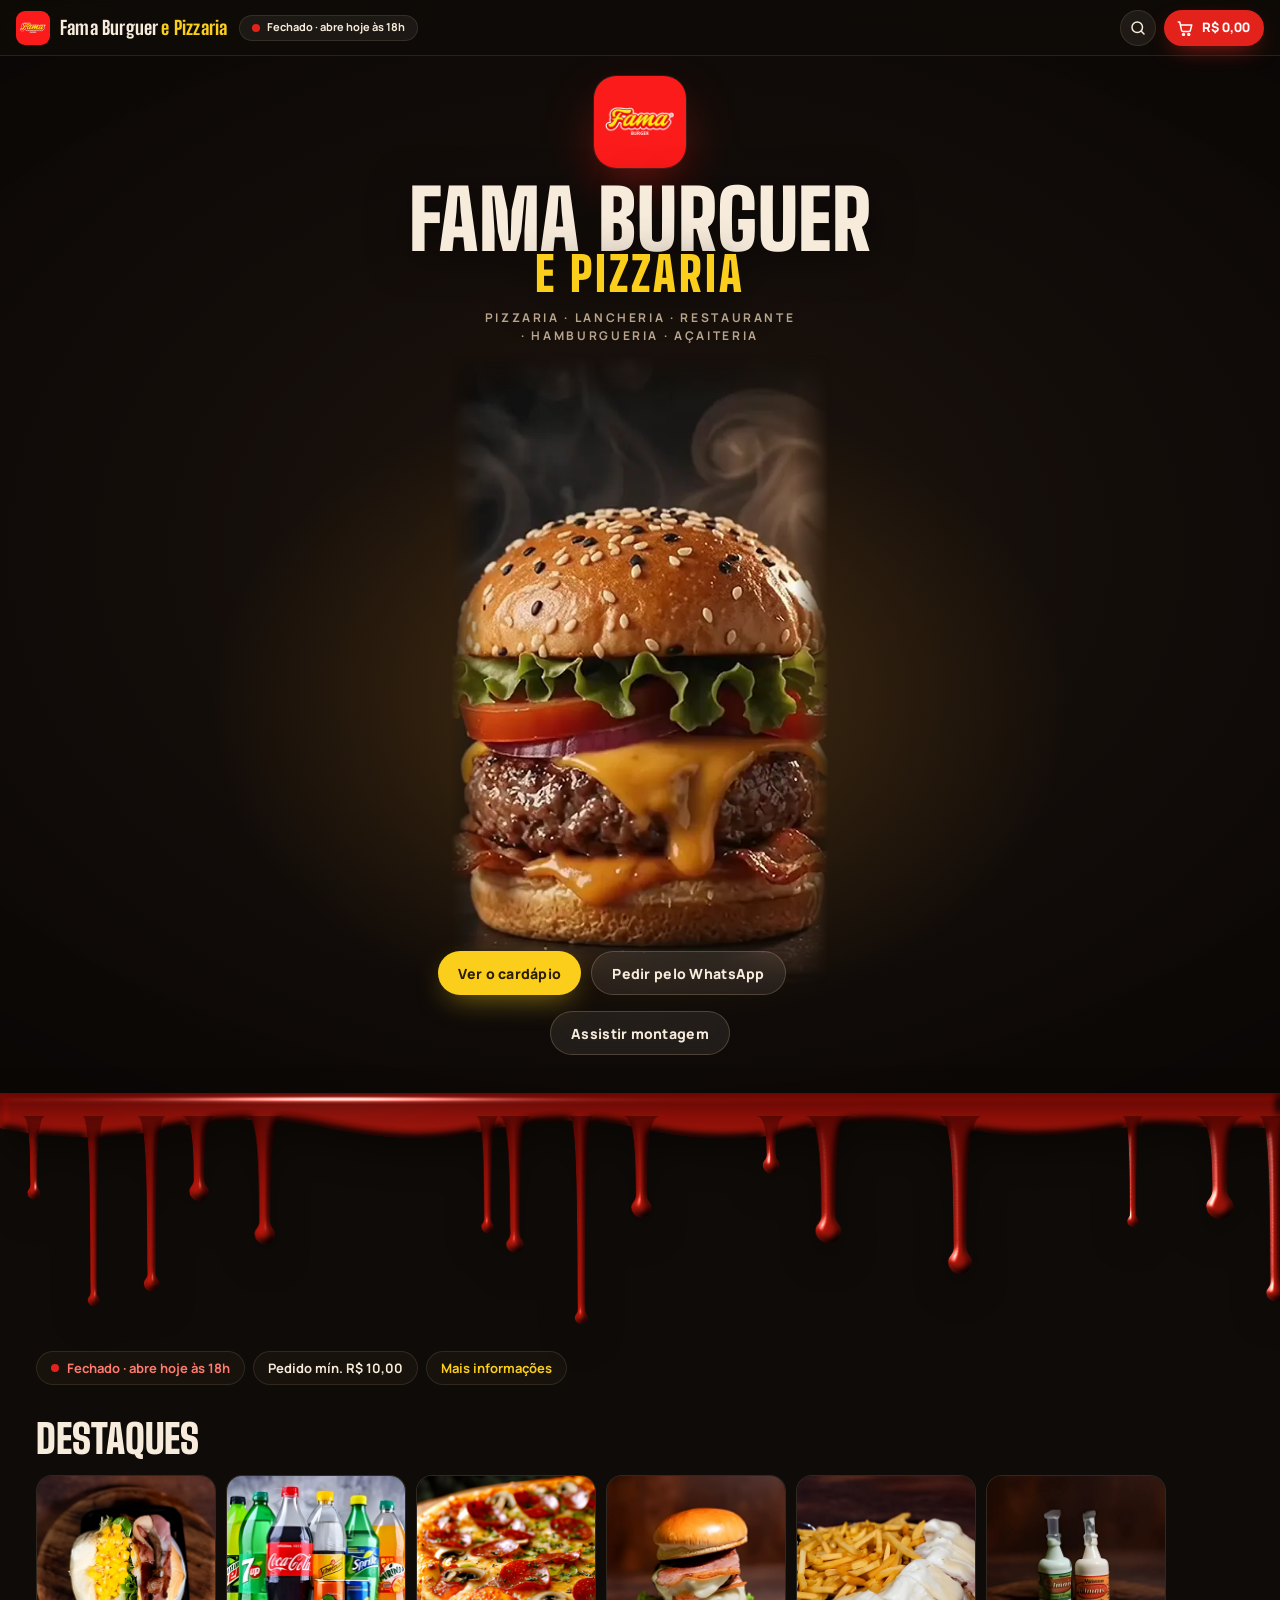
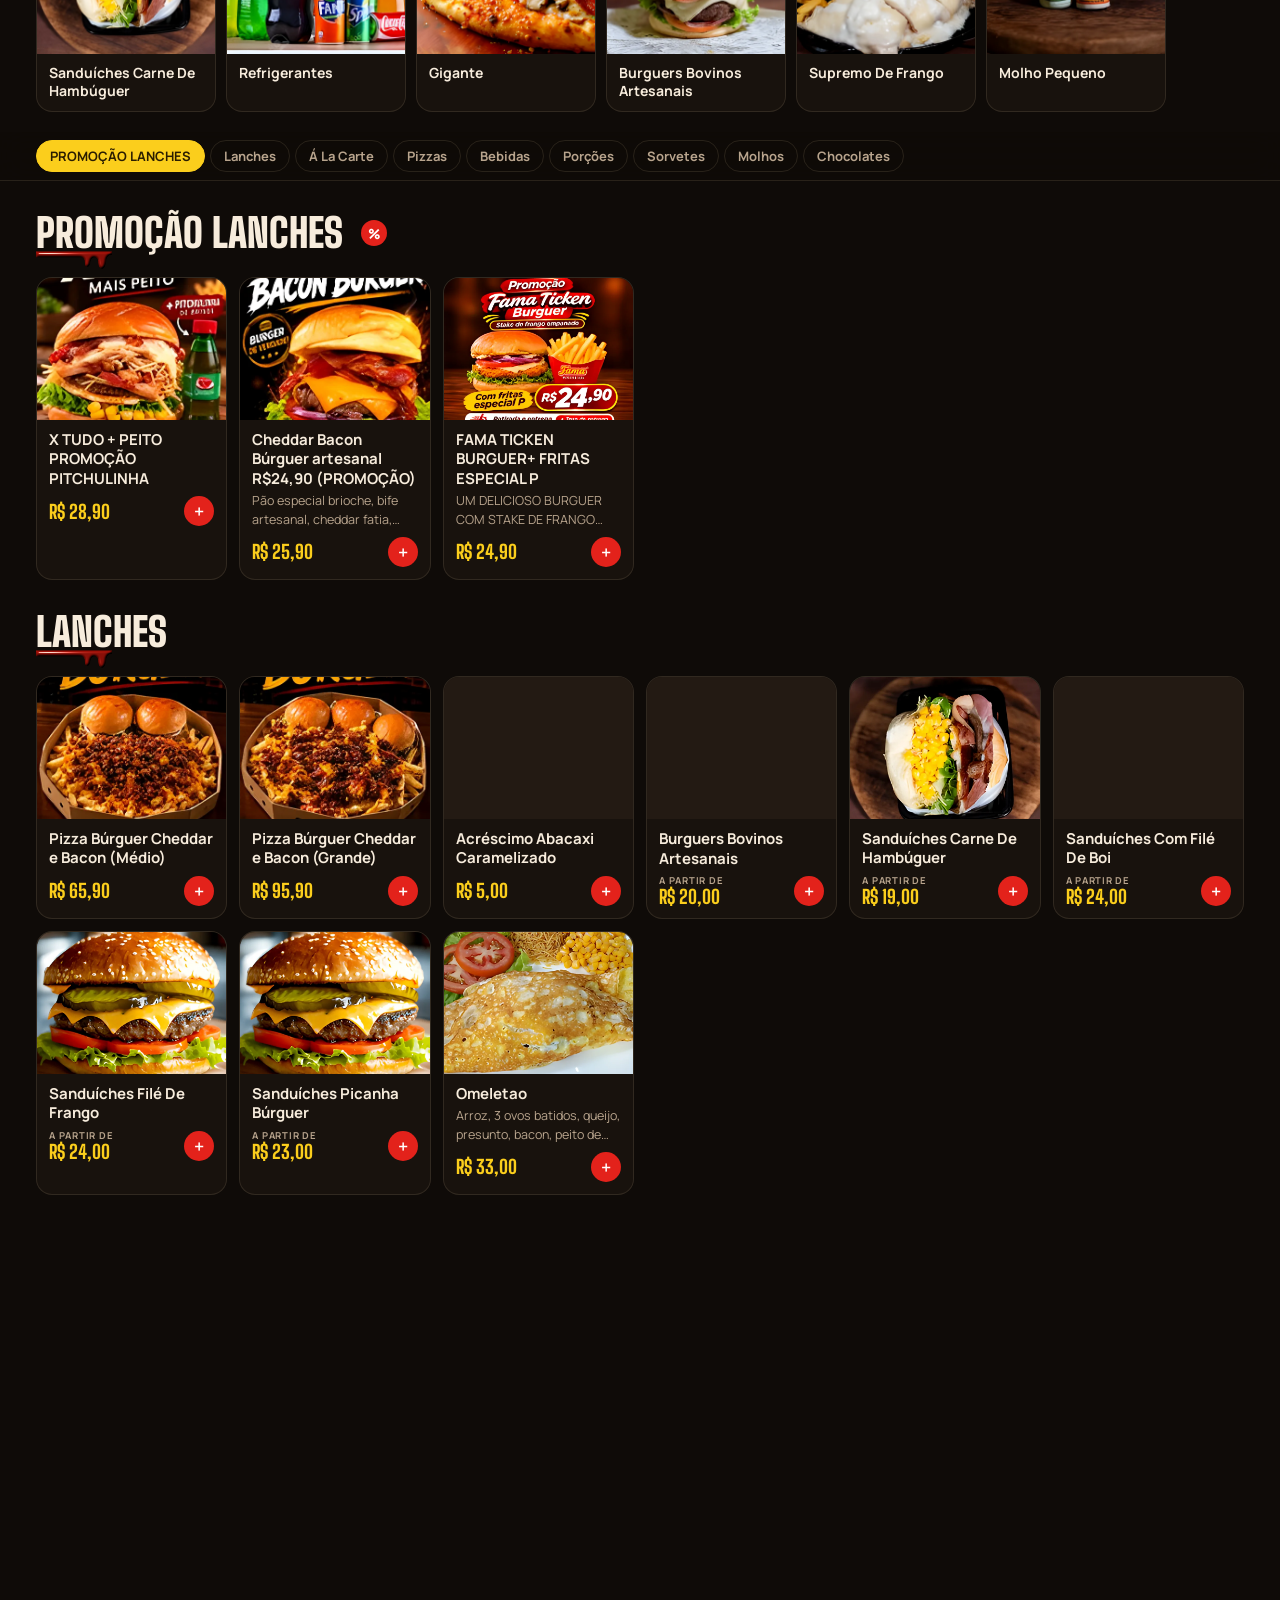
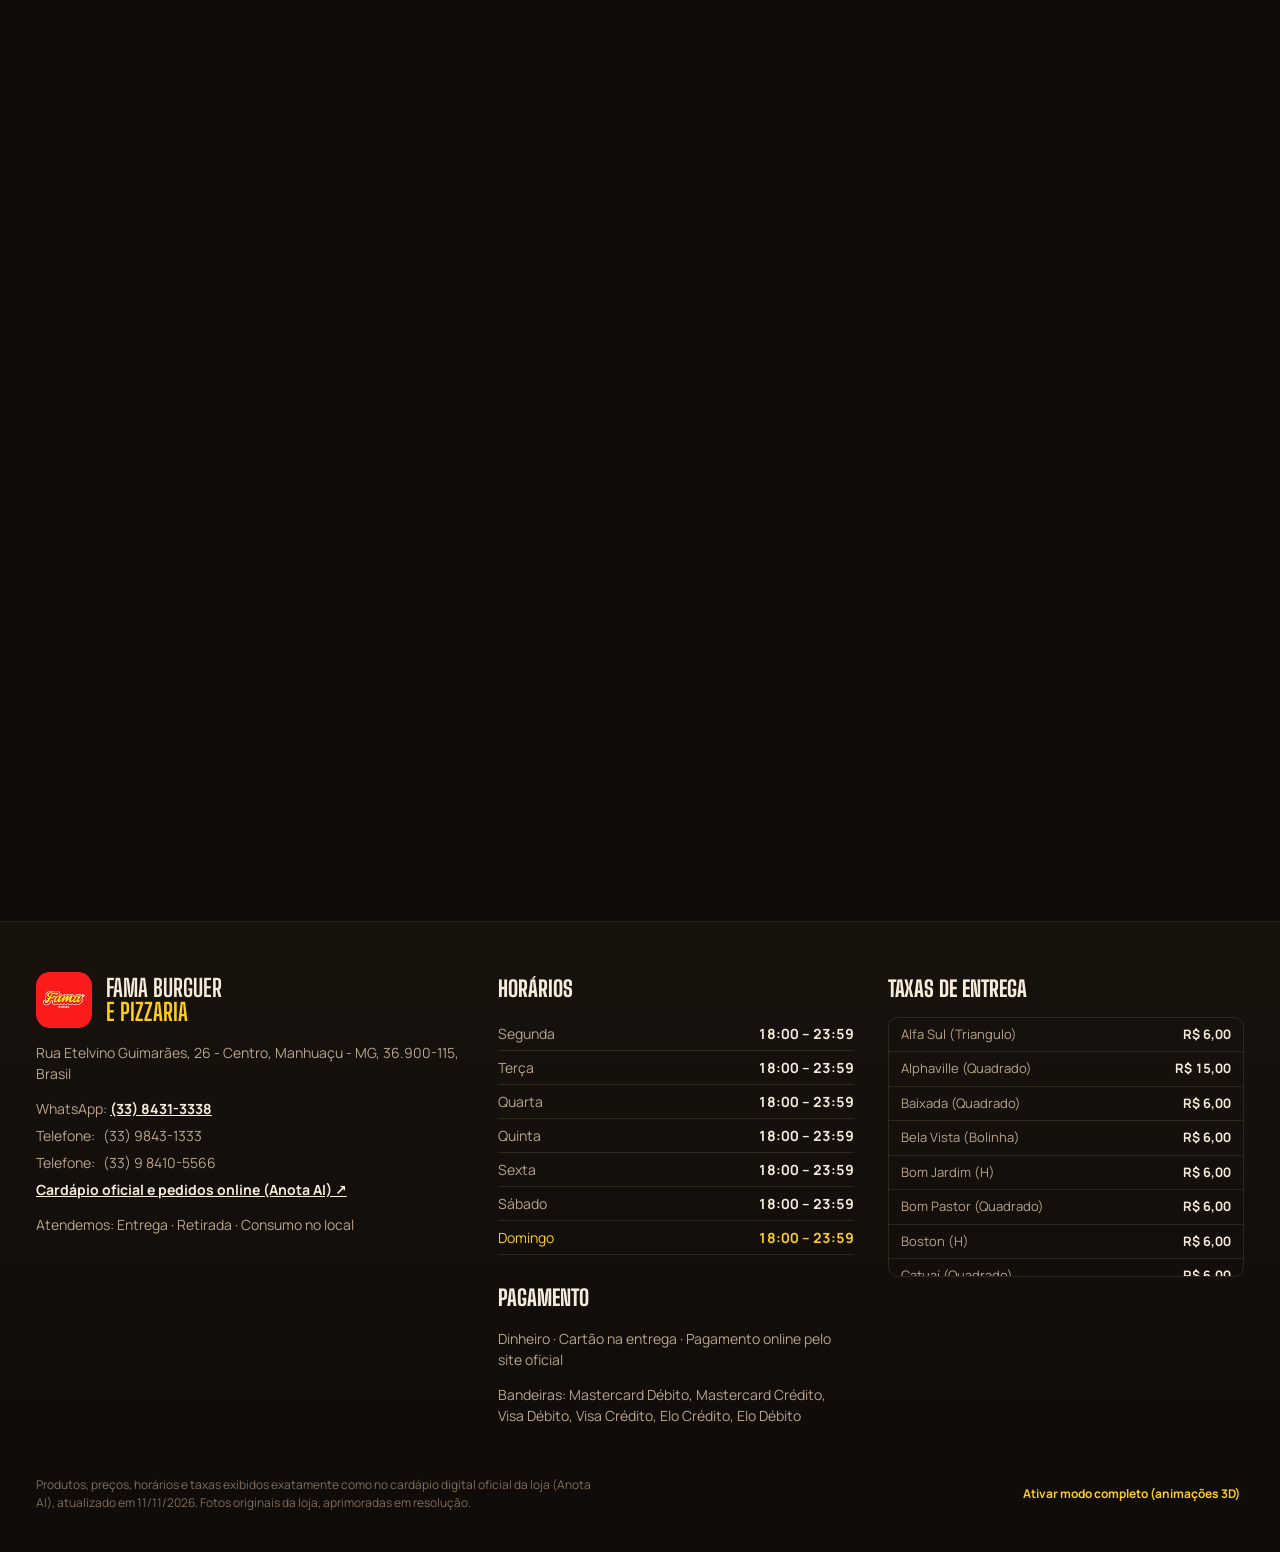
==== index.html @ 02336936 "Catálogo digital Fama Burguer e Pizzaria Site estático: abertura com o hambúrguer montado pela rolag" ====
<!doctype html>
<html lang="pt-BR">
<head>
<meta charset="utf-8">
<meta name="viewport" content="width=device-width, initial-scale=1, viewport-fit=cover">
<title>Fama Burguer e Pizzaria</title>
<meta name="claude:viewport-fit-sides" content="cover">
<meta name="description" content="Cardápio digital da Fama Burguer e Pizzaria — Manhuaçu, MG. Lanches, pizzas, à la carte, bebidas, porções, açaí e mais.">
<meta name="theme-color" content="#0f0b08">
<!-- Remova a linha abaixo quando o dono aprovar e quiser aparecer no Google -->
<meta name="robots" content="noindex">
<link rel="icon" href="assets/img/logo-fama.png">
<link rel="preconnect" href="https://fonts.googleapis.com">
<link rel="preconnect" href="https://fonts.gstatic.com" crossorigin>
<link rel="stylesheet" href="https://fonts.googleapis.com/css2?family=Big+Shoulders+Display:wght@600;700;800;900&family=Manrope:wght@400;500;600;700;800&display=swap">
<link rel="stylesheet" href="assets/css/fama.css">
<link rel="preload" as="image" href="assets/hero/f001.webp">
</head>
<body class="is-intro">

<!-- ====== Carregamento ====== -->
<div class="loader" id="loader" aria-hidden="true">
  <img class="loader__logo" src="assets/img/logo-fama.png" alt="" width="200" height="200">
  <div class="loader__bar"><span id="loaderBar"></span></div>
  <p class="loader__txt" id="loaderTxt">Acendendo a chapa…</p>
</div>

<!-- ====== Barra superior ====== -->
<header class="topbar" id="topbar">
  <a class="topbar__brand" href="#inicio" data-scroll="#inicio" aria-label="Fama Burguer e Pizzaria — início">
    <img src="assets/img/logo-fama.png" alt="Logo Fama Burguer" width="44" height="44">
    <span class="topbar__name">Fama Burguer <em>e Pizzaria</em></span>
  </a>
  <span class="status-pill" id="statusPill" data-state="loading"><i></i><span>…</span></span>
  <div class="topbar__actions">
    <button class="icon-btn" id="skipIntro" type="button">Pular abertura</button>
    <button class="icon-btn icon-btn--round" id="openSearch" type="button" aria-label="Buscar no cardápio">
      <svg viewBox="0 0 24 24" aria-hidden="true"><circle cx="11" cy="11" r="7"/><path d="m20 20-3.6-3.6"/></svg>
    </button>
    <button class="cart-btn" id="openCart" type="button" aria-label="Abrir carrinho">
      <svg viewBox="0 0 24 24" aria-hidden="true"><path d="M3 4h2l2.4 11.2a2 2 0 0 0 2 1.6h7.7a2 2 0 0 0 2-1.5L21 8H6.2"/><circle cx="10" cy="20.5" r="1.3"/><circle cx="17" cy="20.5" r="1.3"/></svg>
      <span class="cart-btn__total" id="cartBtnTotal">R$ 0,00</span>
      <b class="cart-btn__count" id="cartCount" hidden>0</b>
    </button>
  </div>
</header>

<canvas id="fx" class="fx" aria-hidden="true"></canvas>
<div class="floaters" id="floaters" aria-hidden="true"></div>

<main id="inicio">
  <!-- ====== Abertura cinematográfica ====== -->
  <section class="hero" id="hero" aria-label="Abertura: montagem do hambúrguer">
    <div class="hero__stage">
      <div class="hero__glow" aria-hidden="true"></div>
      <div class="hero__cam" id="heroCam">
        <canvas class="hero__frames" id="frames" width="478" height="796" aria-hidden="true"></canvas>
        <video class="hero__video" id="heroVideo" muted playsinline preload="none" poster="assets/hero/f151.webp" hidden>
          <source src="assets/hero/montagem.mp4" type="video/mp4">
        </video>
        <div class="hero__sweep" id="heroSweep" aria-hidden="true"></div>
      </div>
      <div class="hero__vignette" aria-hidden="true"></div>

      <div class="hero__intro" id="heroIntro">
        <img class="hero__badge" src="assets/img/logo-fama.png" alt="Logo Fama Burguer" width="200" height="200">
        <h1 class="hero__title"><span>Fama Burguer</span><span>e Pizzaria</span></h1>
        <p class="hero__segments" id="heroSegments"></p>
        <p class="hero__cue"><span class="hero__mouse" aria-hidden="true"></span>Role para montar o burger</p>
      </div>

      <div class="hero__finale" id="heroFinale">
        <img class="hero__badge hero__badge--sm" src="assets/img/logo-fama.png" alt="" width="200" height="200">
        <p class="hero__kicker">Manhuaçu · MG</p>
        <h2 class="hero__big">Fama Burguer<br><span>e Pizzaria</span></h2>
        <div class="hero__ctas">
          <a class="btn btn--mustard" href="#cardapio" data-scroll="#cardapio">Ver o cardápio</a>
          <a class="btn btn--ghost" id="heroWhats" href="#" target="_blank" rel="noopener">Pedir pelo WhatsApp</a>
        </div>
      </div>
      <button class="hero__replay" id="heroReplay" type="button" hidden>Assistir montagem</button>
    </div>
  </section>

  <!-- ====== Calda de ketchup (transição) ====== -->
  <div class="sauce" id="sauce" aria-hidden="true">
    <svg class="sauce__svg" viewBox="0 0 1440 320" preserveAspectRatio="xMidYMin slice">
      <defs>
        <linearGradient id="sauceGrad" x1="0" y1="0" x2="0" y2="1">
          <stop offset="0" stop-color="#5e0703"/>
          <stop offset=".5" stop-color="#8f0f07"/>
          <stop offset="1" stop-color="#a8160b"/>
        </linearGradient>
        <!-- ketchup com volume: relevo pela borda + luz difusa + brilho molhado -->
        <filter id="ketchupGloss" x="-10%" y="-10%" width="120%" height="130%" color-interpolation-filters="sRGB">
          <feGaussianBlur in="SourceAlpha" stdDeviation="5" result="h"/>
          <feDiffuseLighting in="h" surfaceScale="7" diffuseConstant="1.05" lighting-color="#ffffff" result="d">
            <feDistantLight azimuth="235" elevation="52"/>
          </feDiffuseLighting>
          <feComposite in="SourceGraphic" in2="d" operator="arithmetic" k1="1.15" k2="0" k3="0" k4="0" result="shaded"/>
          <feSpecularLighting in="h" surfaceScale="7" specularConstant="1.2" specularExponent="42" lighting-color="#ffe9e2" result="s">
            <fePointLight x="380" y="-260" z="260"/>
          </feSpecularLighting>
          <feComposite in="s" in2="SourceAlpha" operator="in" result="sIn"/>
          <feComposite in="shaded" in2="sIn" operator="arithmetic" k1="0" k2="1" k3=".85" k4="0" result="lit"/>
          <feComposite in="lit" in2="SourceAlpha" operator="in"/>
        </filter>
        <filter id="ketchupGlossSm" x="-10%" y="-20%" width="120%" height="160%" color-interpolation-filters="sRGB">
          <feGaussianBlur in="SourceAlpha" stdDeviation="2" result="h"/>
          <feDiffuseLighting in="h" surfaceScale="4" diffuseConstant="1.05" lighting-color="#ffffff" result="d"><feDistantLight azimuth="235" elevation="52"/></feDiffuseLighting>
          <feComposite in="SourceGraphic" in2="d" operator="arithmetic" k1="1.15" k2="0" k3="0" k4="0" result="shaded"/>
          <feSpecularLighting in="h" surfaceScale="4" specularConstant="1.1" specularExponent="38" lighting-color="#ffe9e2" result="s"><fePointLight x="20" y="-40" z="60"/></feSpecularLighting>
          <feComposite in="s" in2="SourceAlpha" operator="in" result="sIn"/>
          <feComposite in="shaded" in2="sIn" operator="arithmetic" k1="0" k2="1" k3=".8" k4="0" result="lit"/>
          <feComposite in="lit" in2="SourceAlpha" operator="in"/>
        </filter>
        <linearGradient id="sauceShine" x1="0" y1="0" x2="1" y2="0">
          <stop offset="0" stop-color="#fff" stop-opacity="0"/>
          <stop offset=".5" stop-color="#ffd6c9" stop-opacity=".55"/>
          <stop offset="1" stop-color="#fff" stop-opacity="0"/>
        </linearGradient>
      </defs>
      <g id="drips" filter="url(#ketchupGloss)"></g>
    </svg>
  </div>

  <!-- ====== Informações rápidas ====== -->
  <section class="facts" id="cardapio" aria-label="Informações da loja">
    <div class="wrap"><div class="facts__row" id="facts"></div></div>
  </section>

  <!-- ====== Destaques ====== -->
  <section class="highlights" aria-labelledby="hlTitle">
    <div class="wrap">
      <h2 class="sec-title" id="hlTitle">Destaques</h2>
    </div>
    <div class="hl-track" id="highlights" data-lenis-prevent-touch></div>
  </section>

  <!-- ====== Navegação fixa por categorias ====== -->
  <nav class="catnav" id="catnav" aria-label="Categorias do cardápio">
    <div class="catnav__inner" id="catnavInner" data-lenis-prevent-touch></div>
  </nav>

  <!-- ====== Catálogo ====== -->
  <div class="catalog" id="catalog"></div>

  <!-- ====== Rodapé / informações ====== -->
  <footer class="foot" id="info">
    <div class="wrap foot__grid" id="footer"></div>
    <div class="wrap foot__legal">
      <p id="sourceNote"></p>
      <button class="link-btn" id="toggleLite" type="button"></button>
    </div>
  </footer>
</main>

<!-- ====== Modal de produto ====== -->
<div class="sheet" id="productSheet" role="dialog" aria-modal="true" aria-labelledby="pTitle" hidden>
  <div class="sheet__scrim" data-close></div>
  <div class="sheet__panel" data-lenis-prevent>
    <button class="sheet__close" type="button" data-close aria-label="Fechar">×</button>
    <div class="pd" id="productBody"></div>
  </div>
</div>

<!-- ====== Carrinho ====== -->
<div class="drawer" id="cartDrawer" role="dialog" aria-modal="true" aria-labelledby="cartTitle" hidden>
  <div class="sheet__scrim" data-close></div>
  <aside class="drawer__panel" data-lenis-prevent>
    <div class="drawer__head">
      <h2 id="cartTitle">Seu pedido</h2>
      <button class="sheet__close sheet__close--static" type="button" data-close aria-label="Fechar">×</button>
    </div>
    <div class="drawer__body" id="cartBody"></div>
  </aside>
</div>

<!-- ====== Busca ====== -->
<div class="search" id="searchLayer" role="dialog" aria-modal="true" aria-label="Buscar no cardápio" hidden>
  <div class="sheet__scrim" data-close></div>
  <div class="search__panel" data-lenis-prevent>
    <div class="search__bar">
      <svg viewBox="0 0 24 24" aria-hidden="true"><circle cx="11" cy="11" r="7"/><path d="m20 20-3.6-3.6"/></svg>
      <input id="searchInput" type="search" placeholder="Busque X-Tudo, pizza, coca, açaí…" autocomplete="off" aria-label="Buscar produto">
      <button class="link-btn" type="button" data-close>Fechar</button>
    </div>
    <div class="search__results" id="searchResults"></div>
  </div>
</div>

<div class="toast" id="toast" role="status" aria-live="polite" hidden></div>

<script src="data/menu.js"></script>
<script src="assets/vendor/gsap.min.js"></script>
<script src="assets/vendor/ScrollTrigger.min.js"></script>
<script src="assets/vendor/lenis.min.js"></script>
<script src="assets/js/app.js"></script>
</body>
</html>
---- assets/css/fama.css ----
/* Fama Burguer e Pizzaria — catálogo digital
   Layout: abertura cinematográfica fixa (scroll-scrub) → calda de ketchup → catálogo em seções com navegação fixa.
   Visual único escuro (chapa/fumaça do vídeo), com o vermelho e o amarelo da logo. */
:root {
  --ink: #0f0b08;          /* fundo: fumaça escura */
  --ink-2: #18120d;        /* superfícies */
  --ink-3: #231a13;        /* superfícies elevadas */
  --ink-4: #2f241b;
  --line: rgba(255, 226, 180, .11);
  --line-2: rgba(255, 226, 180, .2);
  --cream: #f7ecdc;        /* texto principal */
  --muted: #b8a48d;        /* texto secundário */
  --faint: #7f6d5b;
  --mustard: #fbce1c;      /* amarelo da logo */
  --mustard-ink: #2a1d00;
  --ketchup: #e3221b;      /* vermelho da logo */
  --ketchup-deep: #9e120c;
  --cheddar: #f29a24;
  --ok: #57c98d;
  --warn: #f2b84b;
  --display: "Big Shoulders Display", "Arial Narrow", "Roboto Condensed", Impact, sans-serif;
  --body: "Manrope", "Segoe UI", system-ui, -apple-system, sans-serif;
  --r-sm: 10px;
  --r-md: 16px;
  --r-lg: 24px;
  --gutter: max(16px, env(safe-area-inset-left, 0px));
  --gutter-r: max(16px, env(safe-area-inset-right, 0px));
  --top: env(safe-area-inset-top, 0px);
  --bar-h: 64px;
  --ease: cubic-bezier(.2, .7, .1, 1);
  color-scheme: dark;
}

* { box-sizing: border-box; }
html { -webkit-text-size-adjust: 100%; scroll-padding-top: calc(var(--bar-h) + 70px); }
html.lenis, html.lenis body { height: auto; }
.lenis.lenis-smooth { scroll-behavior: auto !important; }
.lenis.lenis-stopped { overflow: hidden; }
body {
  margin: 0;
  background: var(--ink);
  color: var(--cream);
  font-family: var(--body);
  font-size: 16px;
  line-height: 1.5;
  overflow-x: hidden;
  -webkit-font-smoothing: antialiased;
}
body::before {
  content: ""; position: fixed; inset: 0 0 auto; height: var(--top); z-index: 60; background: var(--ink);
}
img { max-width: 100%; display: block; }
button { font: inherit; color: inherit; }
a { color: inherit; }
:focus-visible { outline: 3px solid var(--mustard); outline-offset: 3px; border-radius: 6px; }
[hidden] { display: none !important; }
.wrap { width: 100%; max-width: 1240px; margin-inline: auto; padding-left: var(--gutter); padding-right: var(--gutter-r); }

/* ---------- Botões ---------- */
.btn {
  display: inline-flex; align-items: center; justify-content: center; gap: .5em;
  min-height: 52px; padding: 0 26px; border-radius: 999px; border: 0; cursor: pointer;
  font-weight: 800; font-size: 15px; letter-spacing: .02em; text-decoration: none;
  transition: transform .25s var(--ease), background .25s, box-shadow .25s;
}
.btn:active { transform: scale(.97); }
.btn--mustard { background: var(--mustard); color: var(--mustard-ink); box-shadow: 0 10px 30px -10px rgba(251, 206, 28, .6); }
.btn--mustard:hover { background: #ffdb4a; }
.btn--ketchup { background: var(--ketchup); color: #fff; box-shadow: 0 10px 30px -12px rgba(227, 34, 27, .8); }
.btn--ketchup:hover { background: #f23a2c; }
.btn--ghost { background: rgba(255, 240, 220, .08); color: var(--cream); border: 1px solid var(--line-2); backdrop-filter: blur(8px); }
.btn--ghost:hover { background: rgba(255, 240, 220, .16); }
.btn--block { width: 100%; }
.btn[disabled], .btn[aria-disabled="true"] { opacity: .45; cursor: not-allowed; box-shadow: none; pointer-events: none; }
.link-btn { background: none; border: 0; color: var(--mustard); cursor: pointer; font-weight: 700; padding: 6px 4px; }
.icon-btn {
  background: rgba(255, 240, 220, .07); border: 1px solid var(--line); color: var(--cream);
  height: 42px; padding: 0 14px; border-radius: 999px; cursor: pointer; font-weight: 700; font-size: 13px;
}
.icon-btn--round { width: 42px; padding: 0; display: grid; place-items: center; }
.icon-btn svg, .cart-btn svg { width: 20px; height: 20px; fill: none; stroke: currentColor; stroke-width: 2; stroke-linecap: round; stroke-linejoin: round; }

/* ---------- Carregamento ---------- */
.loader {
  position: fixed; inset: 0; z-index: 100; display: grid; place-content: center; justify-items: center; gap: 22px;
  background: radial-gradient(60% 50% at 50% 45%, #2a1a10 0%, var(--ink) 70%);
  transition: opacity .7s var(--ease), visibility .7s;
}
.loader.is-done { opacity: 0; visibility: hidden; }
.loader__logo { width: 112px; height: 112px; border-radius: 26px; box-shadow: 0 20px 60px -10px rgba(227, 34, 27, .55); animation: pulse 1.6s ease-in-out infinite; }
.loader__bar { width: 180px; height: 4px; border-radius: 4px; background: rgba(255, 255, 255, .1); overflow: hidden; }
.loader__bar span { display: block; height: 100%; width: 0; background: linear-gradient(90deg, var(--ketchup), var(--mustard)); transition: width .3s; }
.loader__txt { margin: 0; color: var(--muted); font-size: 13px; letter-spacing: .14em; text-transform: uppercase; }
@keyframes pulse { 50% { transform: scale(1.05); } }

/* ---------- Barra superior ---------- */
.topbar {
  position: fixed; z-index: 40; top: var(--top); left: 0; right: 0; height: var(--bar-h);
  display: flex; align-items: center; gap: 12px;
  padding-left: var(--gutter); padding-right: var(--gutter-r);
  transition: background .4s, backdrop-filter .4s, border-color .4s;
  border-bottom: 1px solid transparent;
}
body:not(.is-intro) .topbar { background: rgba(15, 11, 8, .82); backdrop-filter: blur(14px) saturate(1.3); border-bottom-color: var(--line); }
.topbar__brand { display: flex; align-items: center; gap: 10px; text-decoration: none; min-width: 0; }
.topbar__brand img { width: 40px; height: 40px; border-radius: 11px; flex: none; }
.topbar__name { font-family: var(--display); font-weight: 800; font-size: 22px; letter-spacing: .01em; line-height: 1; white-space: nowrap; }
.topbar__name em { font-style: normal; color: var(--mustard); }
.topbar__actions { margin-left: auto; display: flex; align-items: center; gap: 8px; }
body:not(.is-intro) #skipIntro { display: none; }
.status-pill {
  display: inline-flex; align-items: center; gap: 7px; height: 30px; padding: 0 12px; border-radius: 999px;
  font-size: 12px; font-weight: 700; background: rgba(255, 255, 255, .06); border: 1px solid var(--line); white-space: nowrap;
}
.status-pill i { width: 8px; height: 8px; border-radius: 50%; background: var(--faint); }
.status-pill[data-state="open"] i { background: var(--ok); box-shadow: 0 0 0 4px rgba(87, 201, 141, .18); }
.status-pill[data-state="closed"] i { background: var(--ketchup); }
.cart-btn {
  position: relative; display: inline-flex; align-items: center; gap: 8px; height: 42px; padding: 0 16px 0 14px;
  border-radius: 999px; border: 0; cursor: pointer; background: var(--ketchup); color: #fff; font-weight: 800; font-size: 14px;
  font-variant-numeric: tabular-nums; box-shadow: 0 8px 24px -10px rgba(227, 34, 27, .9);
}
.cart-btn__count {
  position: absolute; top: -6px; right: -6px; min-width: 22px; height: 22px; padding: 0 6px; border-radius: 11px;
  display: grid; place-items: center; background: var(--mustard); color: var(--mustard-ink); font-size: 12px;
}
.cart-btn.bump { animation: bump .5s var(--ease); }
@keyframes bump { 30% { transform: scale(1.12) rotate(-3deg); } }

/* ---------- Camada 3D ---------- */
.fx { position: fixed; inset: 0; width: 100%; height: 100%; pointer-events: none; z-index: 0; opacity: 0; transition: opacity 1s; }
.fx.is-on { opacity: 1; }
body.is-intro .fx { z-index: 8; }

/* ---------- Abertura ---------- */
.hero { position: relative; height: 520vh; z-index: 2; background: #0d0907; }
.hero__stage { position: sticky; top: 0; height: 100vh; height: 100svh; overflow: hidden; isolation: isolate; }
.hero__glow {
  position: absolute; inset: -10%; z-index: 0;
  background:
    radial-gradient(40% 35% at 50% 62%, rgba(242, 154, 36, .22), transparent 70%),
    radial-gradient(70% 60% at 50% 50%, #1c130d 0%, #0d0907 75%);
}
.hero__cam {
  position: absolute; left: 50%; top: 50%; height: 100%; aspect-ratio: 478 / 796; z-index: 1;
  transform: translate(-50%, -50%); will-change: transform; transform-style: preserve-3d;
}
.hero__frames, .hero__video { width: 100%; height: 100%; display: block; object-fit: cover; }
.hero__cam { /* funde as bordas do quadro com o fundo */
  -webkit-mask-image: linear-gradient(90deg, transparent 0, #000 9%, #000 91%, transparent 100%), linear-gradient(180deg, transparent 0, #000 7%, #000 90%, transparent 100%);
  -webkit-mask-composite: source-in;
  mask-image: linear-gradient(90deg, transparent 0, #000 9%, #000 91%, transparent 100%), linear-gradient(180deg, transparent 0, #000 7%, #000 90%, transparent 100%);
  mask-composite: intersect;
}
.hero__sweep {
  position: absolute; inset: 0; pointer-events: none; mix-blend-mode: screen; opacity: 0;
  background: linear-gradient(105deg, transparent 35%, rgba(255, 214, 150, .35) 48%, transparent 60%);
  background-size: 260% 100%; background-position: 120% 0;
}
.hero__vignette { position: absolute; inset: 0; z-index: 2; pointer-events: none; background: radial-gradient(120% 90% at 50% 50%, transparent 55%, rgba(0, 0, 0, .65) 100%); }

.hero__intro, .hero__finale {
  position: absolute; z-index: 10; left: 0; right: 0; display: grid; justify-items: center; text-align: center;
  padding-left: var(--gutter); padding-right: var(--gutter-r);
}
.hero__intro { top: calc(var(--bar-h) + var(--top) + 2vh); gap: 10px; }
.hero__badge { width: clamp(84px, 11vw, 120px); height: auto; border-radius: 24%; box-shadow: 0 24px 60px -18px rgba(227, 34, 27, .8), 0 0 0 1px rgba(255, 255, 255, .08); }
.hero__badge--sm { width: 76px; }
.hero__title { margin: 6px 0 0; font-family: var(--display); font-weight: 900; text-transform: uppercase; line-height: .86; letter-spacing: .005em; font-size: clamp(46px, 9vw, 116px); text-wrap: balance; text-shadow: 0 6px 40px rgba(0, 0, 0, .6); }
.hero__title span { display: block; }
.hero__title span + span { color: var(--mustard); font-size: .58em; letter-spacing: .06em; }
.hero__segments { margin: 4px 0 0; color: var(--muted); font-size: 12px; font-weight: 700; letter-spacing: .22em; text-transform: uppercase; max-width: 40ch; }
.hero__cue { margin: 2vh 0 0; display: inline-flex; align-items: center; gap: 10px; font-size: 13px; color: var(--cream); opacity: .85; font-weight: 600; }
.hero__mouse { width: 20px; height: 32px; border: 2px solid currentColor; border-radius: 12px; position: relative; }
.hero__mouse::after { content: ""; position: absolute; left: 50%; top: 6px; width: 3px; height: 7px; margin-left: -1.5px; border-radius: 2px; background: var(--mustard); animation: wheel 1.6s ease-in-out infinite; }
@keyframes wheel { 60% { transform: translateY(8px); opacity: 0; } }

.hero__rail {
  position: absolute; z-index: 10; list-style: none; margin: 0; padding: 0;
  left: max(4vw, var(--gutter)); top: 50%; transform: translateY(-50%);
  display: grid; gap: 4px; counter-reset: ing; opacity: 0;
}
.hero__rail li {
  counter-increment: ing; display: grid; grid-template-columns: 34px 1fr; align-items: center; gap: 8px;
  font-size: 14px; font-weight: 700; color: var(--faint); transition: color .3s, transform .4s var(--ease);
}
.hero__rail li::before { content: counter(ing, decimal-leading-zero); font-family: var(--display); font-size: 15px; letter-spacing: .05em; }
.hero__rail li.is-done { color: var(--muted); }
.hero__rail li.is-now { color: var(--cream); transform: translateX(10px); }
.hero__rail li.is-now::before { color: var(--mustard); }
.hero__word {
  position: absolute; z-index: 10; right: max(4vw, var(--gutter-r)); top: 50%; margin: 0; transform: translateY(-50%);
  font-family: var(--display); font-weight: 900; text-transform: uppercase; line-height: .85; text-align: right;
  font-size: clamp(56px, 8.5vw, 150px); color: transparent; -webkit-text-stroke: 1.5px rgba(251, 206, 28, .85);
  max-width: 30vw; overflow-wrap: anywhere; opacity: 0;
}
.hero__word small { display: block; -webkit-text-stroke: 0; color: var(--muted); font-family: var(--body); font-size: 12px; letter-spacing: .25em; font-weight: 700; margin-bottom: 10px; }
.hero__finale { gap: 12px; opacity: 0; pointer-events: none; }
@media (min-width: 821px) {
  .hero__finale { left: max(6vw, var(--gutter)); right: auto; top: 50%; width: min(46vw, 640px); justify-items: start; text-align: left; margin-top: -170px; }
  .hero__finale .hero__ctas { justify-content: flex-start; }
}
.hero__finale.is-live { pointer-events: auto; }
.hero__kicker { margin: 0; font-size: 12px; letter-spacing: .3em; text-transform: uppercase; color: var(--mustard); font-weight: 800; }
.hero__big { margin: 0; font-family: var(--display); font-weight: 900; text-transform: uppercase; line-height: .86; font-size: clamp(44px, 7.6vw, 104px); text-shadow: 0 8px 50px rgba(0, 0, 0, .9); }
.hero__big span { color: var(--mustard); font-size: .55em; letter-spacing: .06em; }
.hero__ctas { display: flex; flex-wrap: wrap; gap: 10px; justify-content: center; margin-top: 6px; }
.hero__replay { position: absolute; z-index: 11; left: 50%; bottom: 24px; transform: translateX(-50%); }

@media (max-width: 820px) {
  .hero { height: 440vh; }
  .hero__cam { height: auto; width: 100%; top: 52%; }
  .hero__rail { left: auto; right: auto; top: auto; bottom: calc(18px + env(safe-area-inset-bottom, 0px)); transform: none; width: 100%;
    grid-auto-flow: column; justify-content: center; gap: 6px; padding-left: var(--gutter); padding-right: var(--gutter-r); }
  .hero__rail li { grid-template-columns: 1fr; font-size: 0; gap: 0; }
  .hero__rail li::before { content: ""; width: 22px; height: 4px; border-radius: 3px; background: rgba(255, 255, 255, .18); }
  .hero__rail li.is-done::before { background: var(--muted); }
  .hero__rail li.is-now { transform: none; }
  .hero__rail li.is-now::before { background: var(--mustard); width: 34px; }
  .hero__word { right: 0; left: 0; top: auto; bottom: calc(46px + env(safe-area-inset-bottom, 0px)); transform: none; text-align: center; max-width: none; font-size: clamp(44px, 15vw, 84px); }
  .hero__word small { margin-bottom: 4px; }
  .hero__finale { bottom: calc(3vh + env(safe-area-inset-bottom, 0px)); gap: 8px; }
  .hero__finale .hero__badge--sm { display: none; }
  .hero__finale::before { content: ""; position: absolute; inset: -40px 0 calc(-3vh - env(safe-area-inset-bottom, 0px)); z-index: -1; background: linear-gradient(180deg, transparent, rgba(13, 9, 7, .92) 38%); }
  .status-pill { display: none; }
  .topbar__name { font-size: 19px; }
  .topbar__name em { display: none; }
  .cart-btn__total { display: none; }
  .cart-btn { width: 46px; padding: 0; justify-content: center; }
}
@media (max-width: 380px) { #skipIntro { display: none; } }

/* ---------- Calda de ketchup ---------- */
.sauce { position: relative; z-index: 3; height: 0; }
.sauce__svg { position: absolute; left: 0; top: -2px; width: 100%; height: clamp(160px, 22vw, 320px); overflow: visible; filter: drop-shadow(0 14px 18px rgba(0, 0, 0, .45)); }

/* ---------- Seções comuns ---------- */
main { position: relative; }
.facts, .highlights, .cat-index, .catalog, .foot { position: relative; z-index: 2; }
.sec-head { display: grid; gap: 4px; margin-bottom: 22px; }
.eyebrow { margin: 0; font-size: 12px; font-weight: 800; letter-spacing: .22em; text-transform: uppercase; color: var(--mustard); }
.sec-title { margin: 0; font-family: var(--display); font-weight: 900; text-transform: uppercase; font-size: clamp(40px, 6vw, 76px); line-height: .9; text-wrap: balance; }

.facts { padding-top: clamp(150px, 20vw, 290px); padding-bottom: 36px; }
.facts__grid { display: grid; grid-template-columns: repeat(4, minmax(0, 1fr)); gap: 1px; background: var(--line); border: 1px solid var(--line); border-radius: var(--r-lg); overflow: hidden; }
.fact { background: var(--ink-2); padding: 18px 20px; display: grid; gap: 2px; min-width: 0; }
.fact dt { font-size: 11px; font-weight: 800; letter-spacing: .16em; text-transform: uppercase; color: var(--muted); }
.fact dd { margin: 0; font-family: var(--display); font-size: 26px; font-weight: 800; line-height: 1.05; font-variant-numeric: tabular-nums; }
.fact dd small { display: block; font-family: var(--body); font-size: 13px; font-weight: 600; color: var(--muted); margin-top: 4px; }
.fact--open dd { color: var(--ok); }
.fact--closed dd { color: #ff6b5f; }
@media (max-width: 820px) { .facts__grid { grid-template-columns: repeat(2, minmax(0, 1fr)); } .fact dd { font-size: 22px; } }

/* ---------- Destaques ---------- */
.highlights { padding-block: 40px 30px; }
.hl-track {
  display: grid; grid-auto-flow: column; grid-auto-columns: minmax(250px, 300px); gap: 16px; overflow-x: auto;
  padding: 6px max(var(--gutter), calc((100vw - 1240px) / 2 + 16px)) 26px; scroll-snap-type: x mandatory; scrollbar-width: thin;
  scrollbar-color: var(--ink-4) transparent;
}
.hl-card {
  scroll-snap-align: start; position: relative; border-radius: var(--r-lg); overflow: hidden; cursor: pointer; text-align: left;
  background: var(--ink-2); border: 1px solid var(--line); padding: 0; display: grid; grid-template-rows: auto 1fr;
  transition: transform .4s var(--ease), border-color .3s;
}
.hl-card:hover { transform: translateY(-6px); border-color: var(--line-2); }
.hl-card__img { aspect-ratio: 1; overflow: hidden; background: var(--ink-3); }
.hl-card__img img { width: 100%; height: 100%; object-fit: cover; transition: transform .8s var(--ease); }
.hl-card:hover .hl-card__img img { transform: scale(1.06); }
.hl-card__body { padding: 14px 16px 16px; display: grid; gap: 4px; align-content: start; }
.hl-card__rank { position: absolute; top: 12px; left: 12px; font-family: var(--display); font-weight: 900; font-size: 15px; background: var(--mustard); color: var(--mustard-ink); border-radius: 999px; padding: 3px 10px; }
.hl-card h3 { margin: 0; font-size: 17px; font-weight: 800; line-height: 1.25; }

/* ---------- Índice de categorias ---------- */
.cat-index { padding-block: 30px 50px; }
.cat-index__grid { display: grid; grid-template-columns: repeat(auto-fill, minmax(170px, 1fr)); gap: 12px; }
.ci {
  position: relative; display: grid; align-content: end; min-height: 150px; padding: 14px; border-radius: var(--r-md);
  overflow: hidden; text-decoration: none; background: var(--ink-3); border: 1px solid var(--line); cursor: pointer; text-align: left;
  isolation: isolate; transition: transform .35s var(--ease), border-color .3s;
}
.ci:hover { transform: translateY(-4px); border-color: var(--line-2); }
.ci img { position: absolute; inset: 0; width: 100%; height: 100%; object-fit: cover; z-index: -2; opacity: .75; transition: transform .8s var(--ease), opacity .3s; }
.ci:hover img { transform: scale(1.08); opacity: .9; }
.ci::after { content: ""; position: absolute; inset: 0; z-index: -1; background: linear-gradient(180deg, rgba(15, 11, 8, 0) 20%, rgba(15, 11, 8, .92) 92%); }
.ci strong { font-family: var(--display); font-size: 23px; line-height: 1; text-transform: uppercase; font-weight: 800; overflow-wrap: anywhere; }
.ci span { font-size: 12px; color: var(--muted); font-weight: 700; margin-top: 4px; }
.ci .tag { position: absolute; top: 10px; left: 10px; }
.ci--noimg { background: radial-gradient(90% 80% at 80% 0%, rgba(227, 34, 27, .35), transparent 60%), var(--ink-3); }

/* ---------- Navegação por categorias ---------- */
.catnav {
  position: sticky; z-index: 30; top: calc(var(--top) + var(--bar-h));
  background: rgba(15, 11, 8, .86); backdrop-filter: blur(14px) saturate(1.3); border-bottom: 1px solid var(--line);
}
.catnav__inner {
  max-width: 1240px; margin-inline: auto; display: flex; gap: 6px; overflow-x: auto; scrollbar-width: none;
  padding: 10px var(--gutter-r) 10px var(--gutter);
}
.catnav__inner::-webkit-scrollbar { display: none; }
.chip {
  flex: none; height: 38px; padding: 0 16px; border-radius: 999px; border: 1px solid var(--line); background: transparent; cursor: pointer;
  font-weight: 700; font-size: 14px; color: var(--muted); white-space: nowrap; transition: background .25s, color .25s, border-color .25s;
}
.chip:hover { color: var(--cream); border-color: var(--line-2); }
.chip.is-active { background: var(--mustard); color: var(--mustard-ink); border-color: var(--mustard); }
.chip sup { font-size: 10px; margin-left: 3px; opacity: .7; }

/* ---------- Catálogo ---------- */
.catalog { padding-block: 10px 60px; }
.cat { padding-top: 56px; content-visibility: auto; contain-intrinsic-size: auto 1200px; }
.cat__head { display: flex; flex-wrap: wrap; align-items: end; gap: 10px 18px; margin-bottom: 22px; position: relative; }
.cat__title { margin: 0; font-family: var(--display); font-weight: 900; text-transform: uppercase; font-size: clamp(38px, 5.4vw, 68px); line-height: .9; text-wrap: balance; position: relative; }
.cat__drip { position: absolute; left: 0; top: 100%; width: 120px; height: 34px; overflow: visible; }
.cat__drip path { fill: var(--ketchup); }
.cat__meta { display: flex; flex-wrap: wrap; gap: 8px; align-items: center; padding-bottom: 6px; }
.cat__count { font-size: 13px; color: var(--muted); font-weight: 700; }
.cat__empty { padding: 26px; border: 1px dashed var(--line-2); border-radius: var(--r-md); color: var(--muted); }
.tag {
  display: inline-flex; align-items: center; gap: 5px; height: 24px; padding: 0 10px; border-radius: 999px; font-size: 11px; font-weight: 800;
  letter-spacing: .06em; text-transform: uppercase; background: rgba(255, 255, 255, .08); color: var(--cream); white-space: nowrap;
}
.tag--promo { background: var(--ketchup); color: #fff; }
.tag--time { background: rgba(251, 206, 28, .14); color: var(--mustard); }
.tag--out { background: rgba(255, 255, 255, .1); color: var(--muted); }
.tag--now { background: rgba(87, 201, 141, .16); color: var(--ok); }

.grid { display: grid; grid-template-columns: repeat(auto-fill, minmax(min(100%, 290px), 1fr)); gap: 16px; }
.card {
  position: relative; display: grid; grid-template-rows: auto 1fr; min-width: 0; text-align: left; padding: 0; cursor: pointer;
  border-radius: var(--r-lg); overflow: hidden; background: var(--ink-2); border: 1px solid var(--line);
  transition: transform .45s var(--ease), border-color .3s, box-shadow .45s;
}
.card:hover { transform: translateY(-6px); border-color: var(--line-2); box-shadow: 0 30px 50px -30px rgba(0, 0, 0, .9); }
.card__img { position: relative; aspect-ratio: 4 / 3; overflow: hidden; background: var(--ink-3); }
.card__img img { width: 100%; height: 100%; object-fit: cover; transition: transform .9s var(--ease), opacity .5s; opacity: 0; }
.card__img img.is-loaded { opacity: 1; }
.card:hover .card__img img { transform: scale(1.06); }
.card__tags { position: absolute; top: 12px; left: 12px; right: 12px; display: flex; flex-wrap: wrap; gap: 6px; z-index: 1; }
.card__body { padding: 16px 18px 18px; display: grid; gap: 8px; align-content: start; min-width: 0; }
.card__title { margin: 0; font-size: 18px; font-weight: 800; line-height: 1.25; overflow-wrap: anywhere; }
.card__desc { margin: 0; font-size: 14px; color: var(--muted); line-height: 1.5; display: -webkit-box; -webkit-line-clamp: 3; -webkit-box-orient: vertical; overflow: hidden; }
.card__vars { list-style: none; margin: 2px 0 0; padding: 0; display: grid; gap: 4px; font-size: 14px; }
.card__vars li { display: flex; justify-content: space-between; gap: 10px; padding: 6px 10px; border-radius: 8px; background: var(--ink-3); }
.card__vars b { color: var(--mustard); font-variant-numeric: tabular-nums; white-space: nowrap; }
.card__vars li.is-out { opacity: .5; }
.card__foot { display: flex; align-items: center; justify-content: space-between; gap: 10px; margin-top: 4px; }
.price { font-family: var(--display); font-weight: 800; font-size: 26px; line-height: 1; font-variant-numeric: tabular-nums; color: var(--mustard); white-space: nowrap; }
.price small { display: block; font-family: var(--body); font-size: 11px; font-weight: 700; letter-spacing: .08em; text-transform: uppercase; color: var(--muted); margin-bottom: 3px; }
.add-dot { flex: none; width: 42px; height: 42px; border-radius: 50%; display: grid; place-items: center; background: var(--ketchup); color: #fff; font-size: 24px; font-weight: 600; line-height: 1; transition: transform .3s var(--ease); }
.card:hover .add-dot { transform: rotate(90deg) scale(1.08); }
.card.is-out { cursor: default; }
.card.is-out .card__img img { filter: grayscale(.85) brightness(.6); }
.card.is-out .price { color: var(--faint); }
.card.is-out .add-dot { background: var(--ink-4); color: var(--faint); }
.card.is-out:hover { transform: none; }
.noimg { position: absolute; inset: 0; display: grid; place-items: center; background: radial-gradient(70% 70% at 70% 20%, rgba(227, 34, 27, .25), transparent 70%), var(--ink-3); }
.noimg svg { width: 38%; height: auto; opacity: .9; }
.noimg span { position: absolute; bottom: 10px; font-size: 11px; color: var(--faint); font-weight: 700; letter-spacing: .1em; text-transform: uppercase; }

.subhead { margin: 34px 0 14px; display: flex; gap: 14px; align-items: center; }
.subhead img, .subhead .subhead__ph { width: 64px; height: 64px; border-radius: 16px; object-fit: cover; flex: none; background: var(--ink-3); }
.subhead h3 { margin: 0; font-family: var(--display); font-size: 30px; font-weight: 800; text-transform: uppercase; line-height: 1; }
.subhead p { margin: 4px 0 0; color: var(--muted); font-size: 14px; }
.divider-out { margin: 30px 0 14px; display: flex; align-items: center; gap: 12px; color: var(--muted); font-size: 12px; font-weight: 800; letter-spacing: .16em; text-transform: uppercase; }
.divider-out::after { content: ""; flex: 1; height: 1px; background: var(--line); }

.grid--opts { grid-template-columns: repeat(auto-fill, minmax(min(100%, 230px), 1fr)); gap: 12px; }
.grid--opts .card__img { aspect-ratio: 1; }
.grid--opts .card__title { font-size: 16px; }
.grid--opts .price { font-size: 22px; }
.rows { display: grid; grid-template-columns: repeat(auto-fill, minmax(min(100%, 320px), 1fr)); gap: 0 24px; border-top: 1px solid var(--line); }
.row {
  display: flex; align-items: center; justify-content: space-between; gap: 14px; padding: 14px 4px; border: 0; border-bottom: 1px solid var(--line);
  background: none; text-align: left; cursor: pointer; min-width: 0;
}
.row:hover .row__t { color: var(--mustard); }
.row__t { font-weight: 700; overflow-wrap: anywhere; transition: color .2s; }
.row__d { display: block; color: var(--muted); font-size: 13px; }
.row .price { font-size: 21px; }
.row.is-out { cursor: default; opacity: .55; }
.row.is-out:hover .row__t { color: inherit; }

/* Pizzas */
.pizza-sizes { display: grid; grid-template-columns: repeat(auto-fill, minmax(min(100%, 290px), 1fr)); gap: 16px; }
.flavors { margin-top: 26px; border: 1px solid var(--line); border-radius: var(--r-lg); overflow: hidden; background: var(--ink-2); }
.flavors__head { padding: 18px 20px 6px; }
.flavors__head h3 { margin: 0; font-family: var(--display); font-weight: 800; font-size: 30px; text-transform: uppercase; }
.flavors__head p { margin: 2px 0 0; color: var(--muted); font-size: 14px; }
.flavors__scroll { overflow-x: auto; }
.flavors table { width: 100%; border-collapse: collapse; font-variant-numeric: tabular-nums; }
.flavors th, .flavors td { padding: 12px 20px; text-align: left; border-top: 1px solid var(--line); white-space: nowrap; }
.flavors th { font-size: 11px; letter-spacing: .14em; text-transform: uppercase; color: var(--muted); }
.flavors td:first-child { white-space: normal; font-weight: 700; }
.flavors td.num, .flavors th.num { text-align: right; }
.flavors td.num { font-family: var(--display); font-size: 21px; font-weight: 800; color: var(--mustard); }
.flavors tr.is-out td { color: var(--faint); }
.flavors .bordas { padding: 14px 20px 18px; border-top: 1px solid var(--line); color: var(--muted); font-size: 14px; display: flex; flex-wrap: wrap; gap: 8px 18px; }
.flavors .bordas b { color: var(--cream); }

/* Revelação ao rolar */
.reveal { transform: translateY(26px) scale(.985); opacity: .35; transition: transform .9s var(--ease), opacity .9s var(--ease); }
.reveal.is-in { transform: none; opacity: 1; }

/* ---------- Rodapé ---------- */
.foot { border-top: 1px solid var(--line); background: linear-gradient(180deg, var(--ink-2), var(--ink)); padding-block: 50px 40px; }
.foot__grid { display: grid; grid-template-columns: 1.2fr 1fr 1fr; gap: 34px; }
.foot h3 { margin: 0 0 12px; font-family: var(--display); font-weight: 800; font-size: 26px; text-transform: uppercase; }
.foot p, .foot li { color: var(--muted); font-size: 14px; }
.foot ul { list-style: none; margin: 0; padding: 0; display: grid; gap: 6px; }
.foot .brandline { display: flex; gap: 14px; align-items: center; margin-bottom: 14px; }
.foot .brandline img { width: 72px; height: 72px; border-radius: 18px; }
.foot .brandline strong { font-family: var(--display); font-size: 30px; line-height: 1; text-transform: uppercase; }
.hours { width: 100%; border-collapse: collapse; font-size: 14px; font-variant-numeric: tabular-nums; }
.hours td { padding: 6px 0; border-bottom: 1px solid var(--line); color: var(--muted); }
.hours td:last-child { text-align: right; color: var(--cream); font-weight: 700; }
.hours tr.is-today td { color: var(--mustard); }
.regions { max-height: 260px; overflow: auto; border: 1px solid var(--line); border-radius: var(--r-sm); }
.regions table { width: 100%; border-collapse: collapse; font-size: 13px; font-variant-numeric: tabular-nums; }
.regions td { padding: 7px 12px; border-bottom: 1px solid var(--line); color: var(--muted); }
.regions td:last-child { text-align: right; color: var(--cream); font-weight: 700; white-space: nowrap; }
.contact-list a { color: var(--cream); font-weight: 700; }
.copyable { display: inline-flex; align-items: center; gap: 8px; }
.foot__legal { margin-top: 36px; display: flex; flex-wrap: wrap; justify-content: space-between; gap: 10px; color: var(--faint); font-size: 12px; }
.foot__legal p { margin: 0; color: var(--faint); font-size: 12px; max-width: 80ch; }
@media (max-width: 900px) { .foot__grid { grid-template-columns: 1fr; } }

/* ---------- Modal de produto ---------- */
.sheet, .drawer, .search { position: fixed; inset: 0; z-index: 70; }
.sheet__scrim { position: absolute; inset: 0; background: rgba(5, 3, 2, .72); backdrop-filter: blur(6px); animation: fade .3s both; }
@keyframes fade { from { opacity: 0; } }
.sheet__panel {
  position: absolute; left: 50%; top: 50%; transform: translate(-50%, -50%); width: min(980px, calc(100% - 32px)); max-height: calc(100% - 48px);
  overflow: auto; overscroll-behavior: contain; background: var(--ink-2); border: 1px solid var(--line-2); border-radius: 28px;
  animation: pop .45s var(--ease) both; box-shadow: 0 50px 100px -30px #000;
}
@keyframes pop { from { opacity: 0; transform: translate(-50%, -46%) scale(.97); } }
.sheet__close {
  position: sticky; top: 14px; float: right; margin: 14px 14px -56px 0; z-index: 3; width: 42px; height: 42px; border-radius: 50%;
  border: 0; background: rgba(15, 11, 8, .75); color: var(--cream); font-size: 26px; line-height: 1; cursor: pointer; backdrop-filter: blur(8px);
}
.sheet__close--static { position: static; float: none; margin: 0; }
.pd { display: grid; grid-template-columns: minmax(0, 1fr) minmax(0, 1.05fr); }
.pd__media { position: relative; min-height: 100%; background: var(--ink-3); }
.pd__media-inner { position: sticky; top: 0; aspect-ratio: 1; overflow: hidden; }
.pd__media img { width: 100%; height: 100%; object-fit: cover; }
.pd__main { padding: 30px 28px 0; display: grid; gap: 14px; align-content: start; min-width: 0; }
.pd__cat { margin: 0; font-size: 12px; font-weight: 800; letter-spacing: .18em; text-transform: uppercase; color: var(--mustard); }
.pd__title { margin: 0; font-family: var(--display); font-weight: 900; font-size: clamp(32px, 4vw, 46px); line-height: .95; text-transform: uppercase; overflow-wrap: anywhere; }
.pd__desc { margin: 0; color: var(--muted); }
.pd__price { display: flex; align-items: baseline; gap: 10px; }
.pd__notice { padding: 12px 14px; border-radius: var(--r-sm); background: rgba(251, 206, 28, .1); color: var(--mustard); font-size: 14px; font-weight: 600; }
.pd__notice--out { background: rgba(255, 255, 255, .06); color: var(--muted); }
.step { border-top: 1px solid var(--line); padding-top: 16px; display: grid; gap: 10px; }
.step__head { display: flex; justify-content: space-between; align-items: start; gap: 10px; }
.step__head h3 { margin: 0; font-size: 17px; font-weight: 800; }
.step__head p { margin: 2px 0 0; font-size: 13px; color: var(--muted); }
.step__badge { flex: none; font-size: 11px; font-weight: 800; letter-spacing: .08em; text-transform: uppercase; padding: 4px 10px; border-radius: 999px; background: rgba(255, 255, 255, .08); color: var(--muted); }
.step__badge.is-req { background: var(--ketchup); color: #fff; }
.step__badge.is-ok { background: rgba(87, 201, 141, .18); color: var(--ok); }
.step.has-error .step__head h3 { color: #ff7a6e; }
.opts { display: grid; gap: 8px; }
.opt {
  display: grid; grid-template-columns: auto minmax(0, 1fr) auto; align-items: center; gap: 12px; padding: 10px 12px; border-radius: 14px;
  border: 1px solid var(--line); background: var(--ink); cursor: pointer; transition: border-color .2s, background .2s;
}
.opt:hover { border-color: var(--line-2); }
.opt.is-on { border-color: var(--mustard); background: rgba(251, 206, 28, .07); }
.opt.is-out { opacity: .45; cursor: not-allowed; }
.opt__thumb { width: 52px; height: 52px; border-radius: 12px; object-fit: cover; background: var(--ink-3); }
.opt__mark { width: 22px; height: 22px; border-radius: 50%; border: 2px solid var(--line-2); display: grid; place-items: center; flex: none; }
.opt__mark--box { border-radius: 7px; }
.opt.is-on .opt__mark { border-color: var(--mustard); background: var(--mustard); }
.opt.is-on .opt__mark::after { content: ""; width: 9px; height: 5px; border-left: 2.5px solid var(--mustard-ink); border-bottom: 2.5px solid var(--mustard-ink); transform: translateY(-1px) rotate(-45deg); }
.opt__lead { display: flex; align-items: center; gap: 10px; }
.opt__t { font-weight: 700; font-size: 15px; overflow-wrap: anywhere; }
.opt__d { display: block; color: var(--muted); font-size: 13px; line-height: 1.4; }
.opt__out { display: block; color: var(--faint); font-size: 12px; font-weight: 700; }
.opt__p { font-weight: 800; font-variant-numeric: tabular-nums; color: var(--mustard); white-space: nowrap; font-size: 14px; }
.opt input { position: absolute; opacity: 0; pointer-events: none; }
.stepper { display: inline-flex; align-items: center; gap: 2px; background: var(--ink-3); border-radius: 999px; padding: 3px; }
.stepper button { width: 32px; height: 32px; border-radius: 50%; border: 0; background: transparent; cursor: pointer; font-size: 18px; font-weight: 700; color: var(--cream); }
.stepper button:hover:not([disabled]) { background: var(--ink-4); }
.stepper button[disabled] { opacity: .3; cursor: default; }
.stepper output { min-width: 22px; text-align: center; font-weight: 800; font-variant-numeric: tabular-nums; }
.nested { margin: 2px 0 6px 18px; padding-left: 14px; border-left: 2px solid var(--line-2); }
.pd__note { display: grid; gap: 6px; border-top: 1px solid var(--line); padding-top: 16px; }
.pd__note label { font-weight: 800; font-size: 15px; }
textarea, input[type="text"], input[type="tel"], input[type="number"], select {
  width: 100%; background: var(--ink); color: var(--cream); border: 1px solid var(--line-2); border-radius: 12px; padding: 12px 14px; font: inherit; font-size: 15px;
}
textarea { min-height: 76px; resize: vertical; }
.pd__bar {
  position: sticky; bottom: 0; margin: 10px -28px 0; padding: 14px 28px calc(14px + env(safe-area-inset-bottom, 0px));
  display: flex; gap: 12px; align-items: center; background: linear-gradient(180deg, rgba(24, 18, 13, .7), var(--ink-2) 30%); backdrop-filter: blur(8px); border-top: 1px solid var(--line);
}
.pd__bar .btn { flex: 1; justify-content: space-between; }
.pd__err { color: #ff7a6e; font-size: 13px; font-weight: 700; margin: 0; }
@media (max-width: 820px) {
  .sheet__panel { left: 0; right: 0; top: auto; bottom: 0; width: 100%; max-height: 94%; transform: none; border-radius: 26px 26px 0 0; animation: rise .45s var(--ease) both; }
  @keyframes rise { from { transform: translateY(40px); opacity: 0; } }
  .pd { grid-template-columns: 1fr; }
  .pd__media-inner { position: relative; aspect-ratio: 4 / 3; }
  .pd__main { padding: 20px 18px 0; }
  .pd__bar { margin: 10px -18px 0; padding-left: 18px; padding-right: 18px; }
}

/* ---------- Carrinho ---------- */
.drawer__panel {
  position: absolute; top: 0; right: 0; bottom: 0; width: min(480px, 100%); background: var(--ink-2); border-left: 1px solid var(--line-2);
  display: grid; grid-template-rows: auto 1fr; animation: slide .45s var(--ease) both; padding-top: var(--top);
}
@keyframes slide { from { transform: translateX(40px); opacity: 0; } }
.drawer__head { display: flex; align-items: center; justify-content: space-between; padding: 18px 20px; border-bottom: 1px solid var(--line); }
.drawer__head h2 { margin: 0; font-family: var(--display); font-size: 34px; text-transform: uppercase; font-weight: 900; }
.drawer__body { overflow: auto; overscroll-behavior: contain; padding: 16px 20px calc(24px + env(safe-area-inset-bottom, 0px)); display: grid; gap: 16px; align-content: start; }
.cline { display: grid; grid-template-columns: 58px minmax(0, 1fr) auto; gap: 12px; padding-bottom: 14px; border-bottom: 1px solid var(--line); }
.cline img, .cline .cline__ph { width: 58px; height: 58px; border-radius: 12px; object-fit: cover; background: var(--ink-3); }
.cline h4 { margin: 0; font-size: 15px; font-weight: 800; overflow-wrap: anywhere; }
.cline ul { margin: 4px 0 0; padding: 0; list-style: none; color: var(--muted); font-size: 12.5px; }
.cline__obs { color: var(--faint); font-size: 12px; font-style: italic; }
.cline__right { display: grid; justify-items: end; gap: 8px; align-content: space-between; }
.cline__price { font-weight: 800; font-variant-numeric: tabular-nums; }
.cline__rm { background: none; border: 0; color: var(--faint); cursor: pointer; font-size: 12px; text-decoration: underline; }
.empty { text-align: center; color: var(--muted); padding: 40px 10px; display: grid; gap: 14px; justify-items: center; }
.totals { display: grid; gap: 6px; font-variant-numeric: tabular-nums; }
.totals div { display: flex; justify-content: space-between; color: var(--muted); }
.totals .grand { color: var(--cream); font-size: 20px; font-weight: 800; padding-top: 8px; border-top: 1px solid var(--line); }
.form { display: grid; gap: 12px; }
.form h3 { margin: 6px 0 0; font-family: var(--display); font-size: 24px; text-transform: uppercase; }
.field { display: grid; gap: 6px; }
.field label { font-size: 13px; font-weight: 700; color: var(--muted); }
.field--2 { grid-template-columns: 1fr 1fr; gap: 10px; }
.seg { display: grid; grid-auto-flow: column; grid-auto-columns: 1fr; gap: 6px; background: var(--ink); border: 1px solid var(--line); border-radius: 14px; padding: 4px; }
.seg label { position: relative; text-align: center; padding: 10px 6px; border-radius: 10px; cursor: pointer; font-weight: 700; font-size: 14px; color: var(--muted); }
.seg input { position: absolute; opacity: 0; }
.seg input:checked + span { color: var(--mustard-ink); }
.seg label:has(input:checked) { background: var(--mustard); color: var(--mustard-ink); }
.seg label:has(input:focus-visible) { outline: 3px solid var(--mustard); outline-offset: 2px; }
.note { font-size: 13px; color: var(--muted); padding: 10px 12px; background: var(--ink); border-radius: 10px; border: 1px solid var(--line); }
.note--warn { color: var(--warn); border-color: rgba(242, 184, 75, .3); }

/* ---------- Busca ---------- */
.search__panel {
  position: absolute; left: 50%; top: calc(var(--top) + 16px); transform: translateX(-50%); width: min(760px, calc(100% - 24px)); max-height: calc(100% - 32px - var(--top));
  display: grid; grid-template-rows: auto 1fr; background: var(--ink-2); border: 1px solid var(--line-2); border-radius: 22px; overflow: hidden; animation: fade .3s both;
}
.search__bar { display: flex; align-items: center; gap: 10px; padding: 12px 14px; border-bottom: 1px solid var(--line); }
.search__bar svg { width: 22px; height: 22px; fill: none; stroke: var(--muted); stroke-width: 2; flex: none; }
.search__bar input { flex: 1; min-width: 0; background: transparent; border: 0; color: var(--cream); font-size: 18px; font-weight: 600; outline: none; padding: 8px 0; }
.search__results { overflow: auto; overscroll-behavior: contain; padding: 8px; }
.sr-group { padding: 10px 10px 4px; font-size: 11px; font-weight: 800; letter-spacing: .16em; text-transform: uppercase; color: var(--muted); }
.sr { display: grid; grid-template-columns: 52px minmax(0, 1fr) auto; gap: 12px; align-items: center; width: 100%; padding: 8px 10px; border-radius: 12px; border: 0; background: none; text-align: left; cursor: pointer; }
.sr:hover, .sr:focus-visible { background: var(--ink-3); }
.sr img, .sr .sr__ph { width: 52px; height: 52px; border-radius: 10px; object-fit: cover; background: var(--ink-3); }
.sr b { display: block; font-weight: 800; overflow-wrap: anywhere; }
.sr small { color: var(--muted); font-size: 12.5px; }
.sr mark { background: rgba(251, 206, 28, .3); color: inherit; border-radius: 3px; }
.sr .price { font-size: 19px; }
.sr.is-out { opacity: .55; }

.toast {
  position: fixed; z-index: 90; left: 50%; bottom: calc(22px + env(safe-area-inset-bottom, 0px)); transform: translateX(-50%);
  background: var(--cream); color: var(--ink); font-weight: 800; padding: 12px 20px; border-radius: 999px; box-shadow: 0 20px 40px -10px #000;
  animation: rise .4s var(--ease) both; max-width: calc(100% - 32px); text-align: center;
}

/* ---------- Modo leve / movimento reduzido ---------- */
body.is-lite .hero { height: auto; }
body.is-lite .hero__stage { position: relative; height: auto; min-height: 100svh; padding-bottom: 40px; display: flex; flex-direction: column; align-items: center; }
body.is-lite .hero__intro { order: -1; width: 100%; }
body.is-lite .hero__rail, body.is-lite .hero__word { display: none; }
body.is-lite .hero__intro { position: relative; top: auto; padding-top: calc(var(--bar-h) + var(--top) + 20px); }
body.is-lite .hero__cam { position: relative; left: auto; top: auto; transform: none; margin: 10px auto 0; height: min(70svh, 640px); width: auto; }
body.is-lite .hero__finale { position: relative; bottom: auto; opacity: 1; pointer-events: auto; margin-top: -40px; }
body.is-lite .hero__finale .hero__badge, body.is-lite .hero__finale .hero__big, body.is-lite .hero__finale .hero__kicker { display: none; }
body.is-lite .hero__cue { display: none; }
body.is-lite .reveal { transform: none; opacity: 1; }
@media (max-width: 820px) { body.is-lite .hero__cam { height: auto; width: min(100%, 420px); } }
@media (prefers-reduced-motion: reduce) {
  *, *::before, *::after { animation-duration: .01ms !important; transition-duration: .01ms !important; }
  .reveal { transform: none; opacity: 1; }
}
.ci .tag { background: rgba(15, 11, 8, .82); color: var(--mustard); backdrop-filter: blur(6px); }
.ci .tag--promo { background: var(--ketchup); color: #fff; }
.hl-track { scroll-padding-inline: max(var(--gutter), calc((100vw - 1240px) / 2 + 16px)); }

/* ================= Versão 2: mais compacta e fiel ao original ================= */
:root { --bar-h: 56px; }
.topbar__brand img { width: 34px; height: 34px; border-radius: 9px; }
.topbar__name { font-size: 19px; }
.icon-btn { height: 36px; font-size: 12px; padding: 0 12px; }
.icon-btn--round { width: 36px; padding: 0; }
.cart-btn { height: 36px; font-size: 13px; padding: 0 14px 0 12px; }
.icon-btn svg, .cart-btn svg { width: 18px; height: 18px; }
.status-pill { height: 26px; font-size: 11px; }

.hero__badge { width: clamp(64px, 8vw, 92px); }
.hero__badge--sm { width: 60px; }
.hero__title { font-size: clamp(38px, 6.4vw, 84px); }
.hero__big { font-size: clamp(36px, 5.6vw, 76px); }
.btn { min-height: 44px; padding: 0 20px; font-size: 14px; }

.facts { padding-bottom: 18px; }
.facts__row { display: flex; flex-wrap: wrap; gap: 8px; }
.fact { display: inline-flex; align-items: center; gap: 8px; height: 34px; padding: 0 14px; border-radius: 999px; background: var(--ink-2); border: 1px solid var(--line); font-size: 13px; font-weight: 700; color: var(--cream); text-decoration: none; }
.fact i { width: 8px; height: 8px; border-radius: 50%; background: var(--faint); }
.fact--open { color: var(--ok); } .fact--open i { background: var(--ok); }
.fact--closed { color: #ff7a6e; } .fact--closed i { background: var(--ketchup); }
.fact--link { color: var(--mustard); }

.sec-title { font-size: clamp(26px, 3.4vw, 40px); margin-bottom: 12px; }
.highlights { padding-block: 18px 6px; }
.hl-track { grid-auto-columns: minmax(150px, 180px); gap: 10px; padding-bottom: 14px; }
.hl-card { border-radius: 16px; }
.hl-card:hover { transform: translateY(-3px); }
.hl-card__body { padding: 10px 12px 12px; gap: 4px; }
.hl-card h3 { font-size: 14px; font-weight: 700; }
.hl-card .price { font-size: 18px; }
.hl-card--noimg .hl-card__body { min-height: 100%; align-content: space-between; }

.catnav__inner { gap: 5px; padding-top: 8px; padding-bottom: 8px; }
.chip { height: 32px; padding: 0 13px; font-size: 13px; }

.catalog { padding-top: 0; }
.cat { padding-top: 34px; contain-intrinsic-size: auto 800px; }
.cat__head { margin-bottom: 14px; align-items: center; }
.cat__title { font-size: clamp(26px, 3.4vw, 40px); }
.cat__drip { width: 76px; height: 22px; }
.cat__pct { display: inline-grid; place-items: center; width: 26px; height: 26px; border-radius: 50%; background: var(--ketchup); color: #fff; font-weight: 800; font-size: 14px; }

.grid, .grid--opts { grid-template-columns: repeat(auto-fill, minmax(min(100%, 190px), 1fr)); gap: 12px; }
.card { border-radius: 16px; }
.card:hover { transform: translateY(-3px); box-shadow: 0 18px 30px -22px rgba(0, 0, 0, .9); }
.card__img, .grid--opts .card__img { aspect-ratio: 4 / 3; }
.card__body { padding: 10px 12px 12px; gap: 4px; }
.card__title, .grid--opts .card__title { font-size: 15px; font-weight: 700; line-height: 1.3; }
.card__desc { font-size: 12.5px; line-height: 1.45; -webkit-line-clamp: 2; }
.price, .grid--opts .price { font-size: 19px; }
.price small { font-size: 9.5px; margin-bottom: 1px; }
.add-dot { width: 30px; height: 30px; font-size: 18px; }
.card--noimg { grid-template-rows: 1fr; }
.card--noimg .card__body { align-content: space-between; min-height: 120px; }
.card.is-out .card__img img { filter: none; }

.subhead { margin: 24px 0 10px; gap: 10px; }
.subhead img { width: 44px; height: 44px; border-radius: 12px; }
.subhead h3 { font-size: 21px; }
.subhead p { font-size: 13px; margin-top: 2px; }

.pd:not(:has(.pd__media)) { grid-template-columns: 1fr; max-width: 560px; margin-inline: auto; }
.pd__title { font-size: clamp(24px, 3vw, 34px); }
.pd__main { gap: 10px; padding-top: 24px; }
.opt { padding: 8px 10px; gap: 10px; }
.opt__thumb { width: 44px; height: 44px; }
.opt__t { font-size: 14px; }
.foot h3 { font-size: 22px; }
.foot .brandline img { width: 56px; height: 56px; border-radius: 14px; }
.foot .brandline strong { font-size: 24px; }

@media (max-width: 560px) {
  .grid, .grid--opts { grid-template-columns: repeat(2, minmax(0, 1fr)); gap: 10px; }
  .card__body { padding: 8px 10px 10px; }
  .card__title, .grid--opts .card__title { font-size: 13.5px; }
  .card__desc { font-size: 12px; }
  .price, .grid--opts .price { font-size: 17px; }
  .add-dot { width: 28px; height: 28px; font-size: 17px; }
  .fact { height: 30px; font-size: 12px; padding: 0 12px; }
}
.cat__head { margin-bottom: 26px; }

/* ================= Versão 3: ketchup com volume e ingredientes reais ================= */
.cat__drip { overflow: visible; }
.cat__drip path { fill: #8f0f07; filter: url(#ketchupGlossSm); }
.floaters { position: fixed; inset: 0; z-index: 1; pointer-events: none; overflow: hidden; opacity: 0; transition: opacity .8s; }
body:not(.is-intro) .floaters.is-on { opacity: 1; }
.floater { position: absolute; top: 0; left: 0; will-change: transform; filter: drop-shadow(0 18px 22px rgba(0, 0, 0, .55)); }
.floater.is-far { filter: blur(1.4px) brightness(.8) drop-shadow(0 12px 16px rgba(0, 0, 0, .5)); }
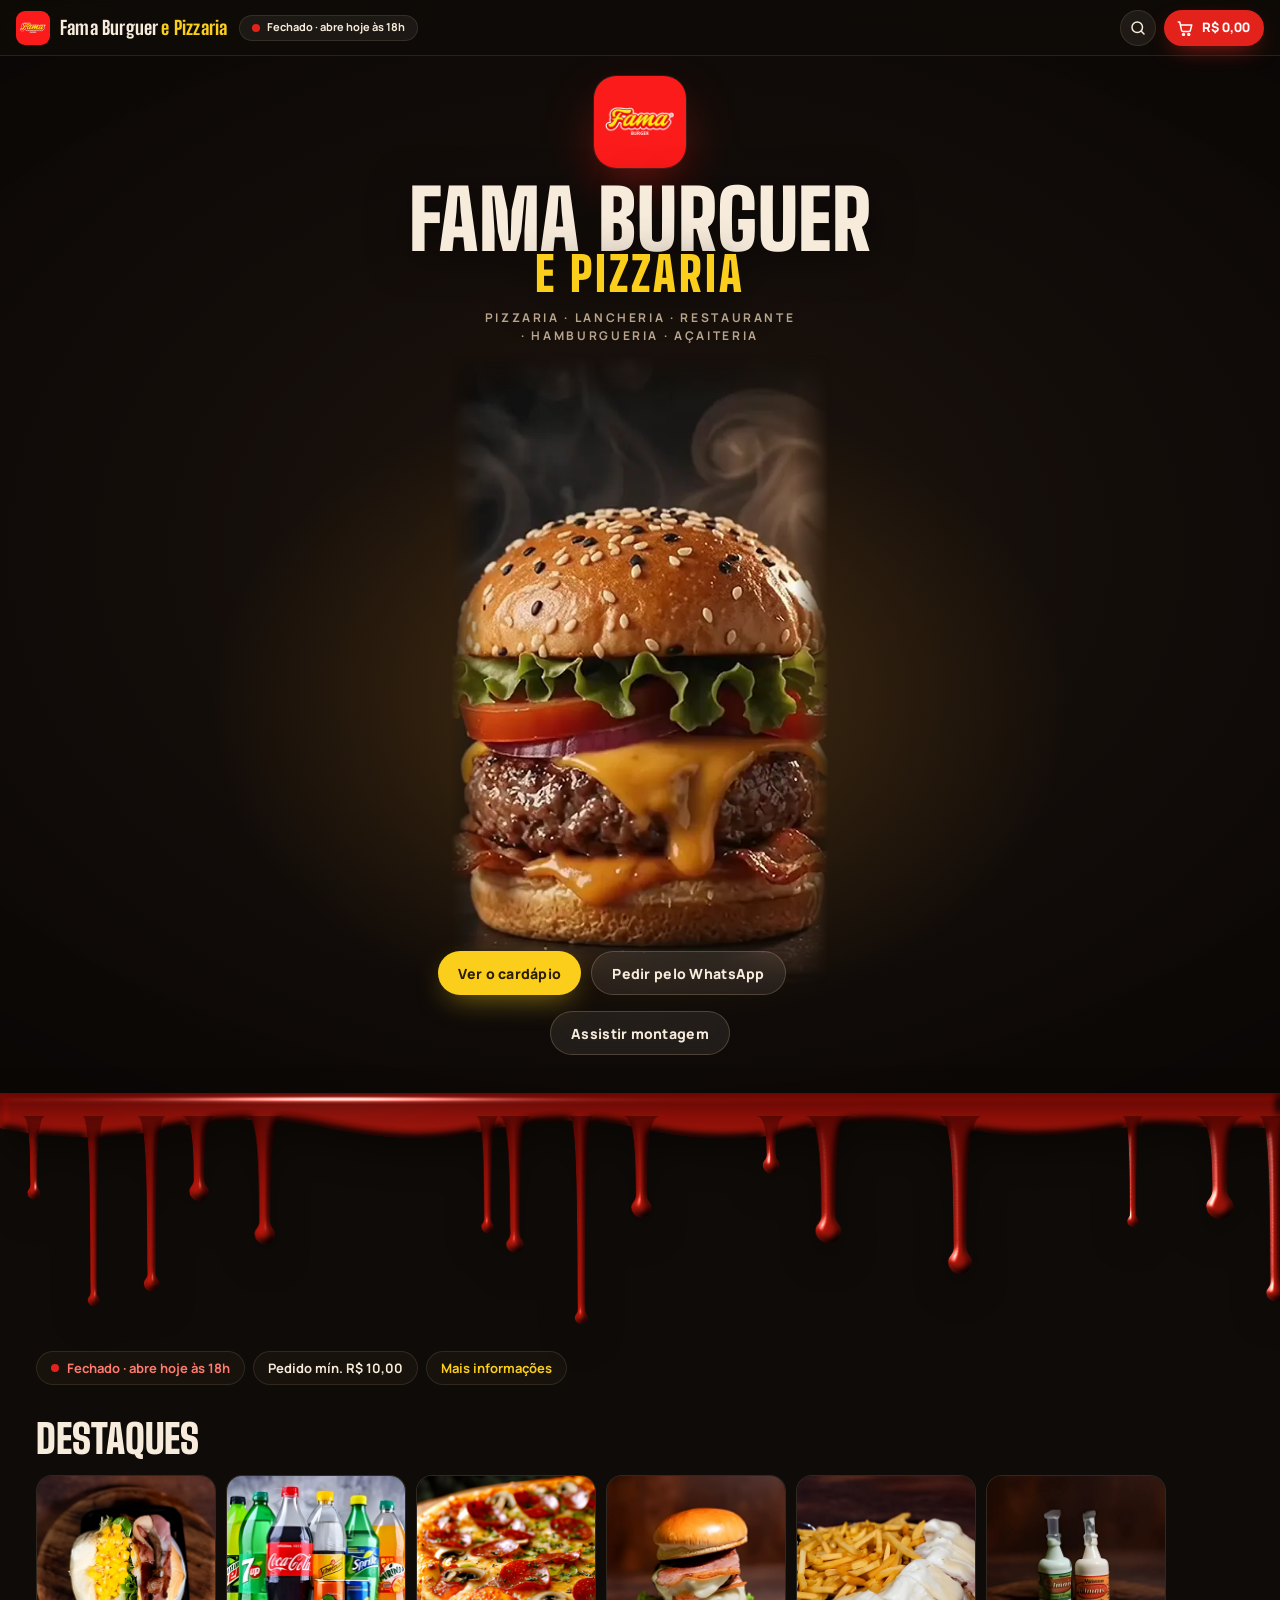
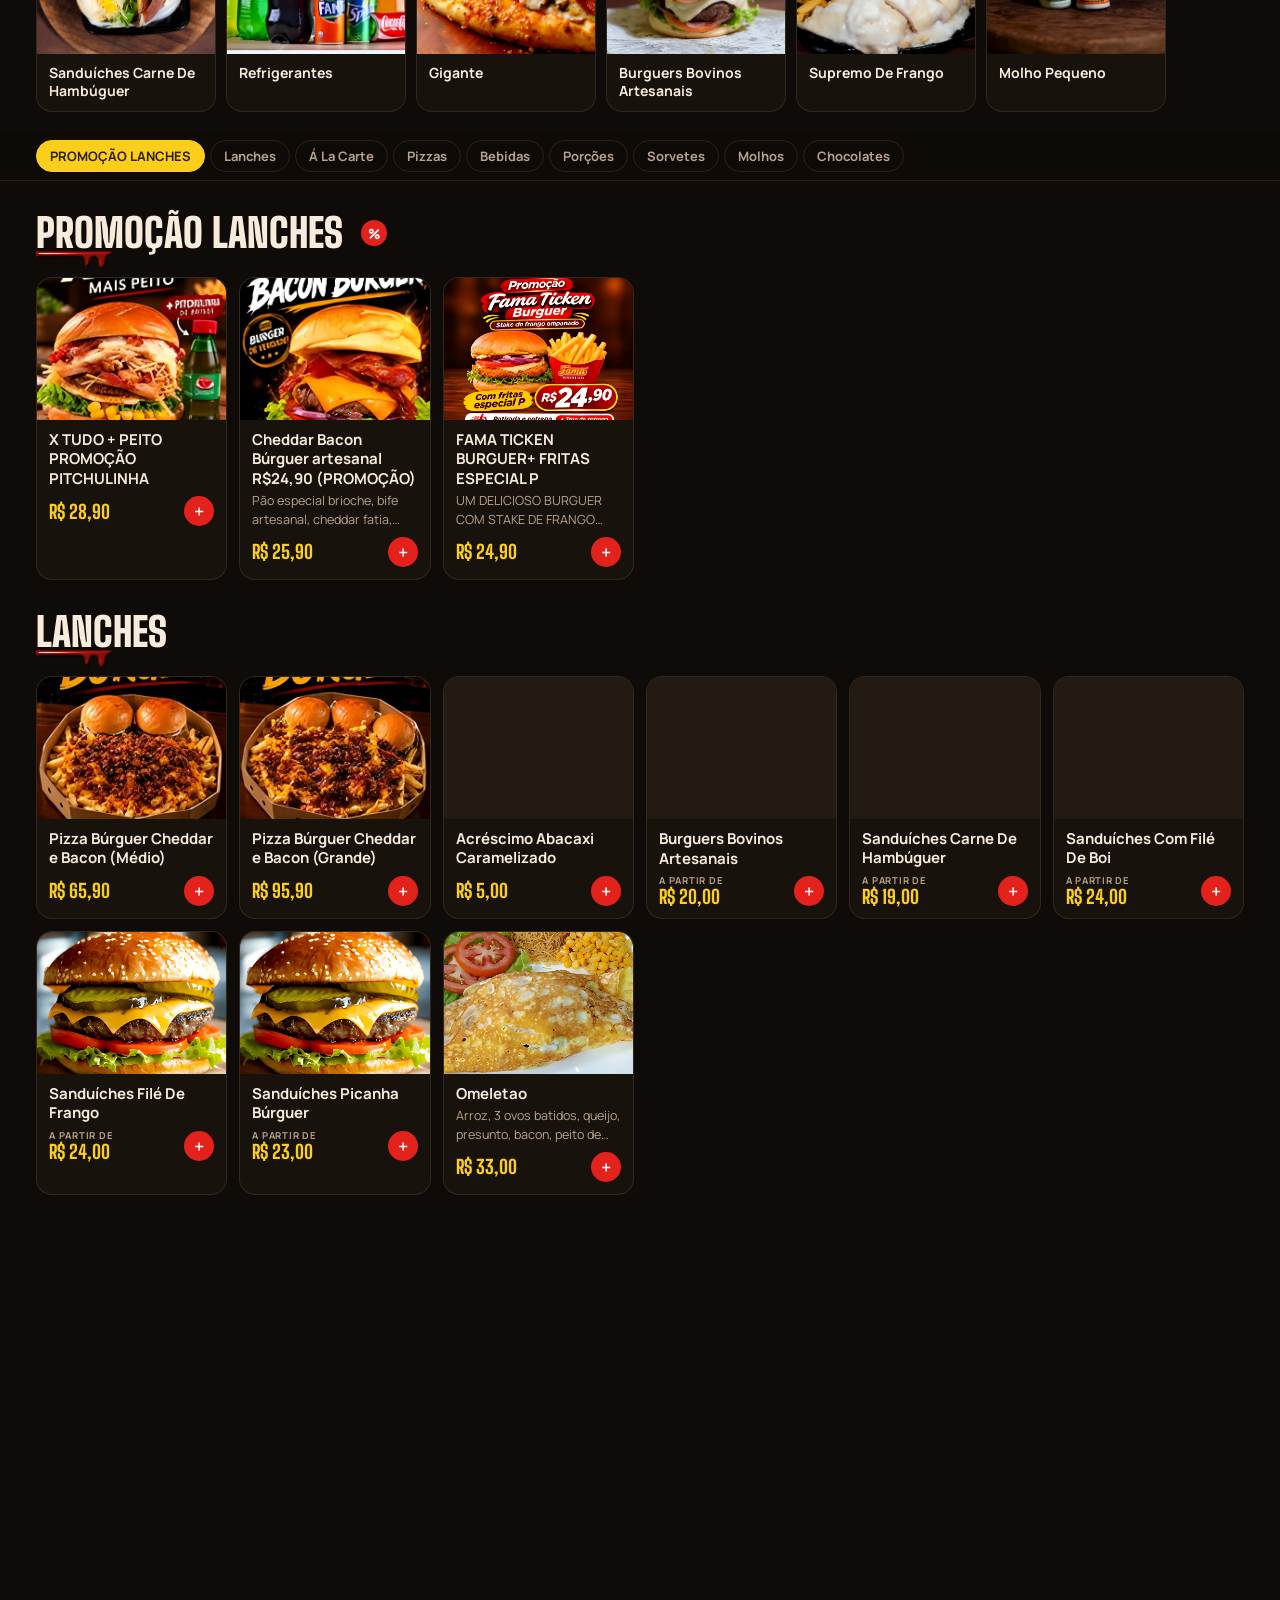
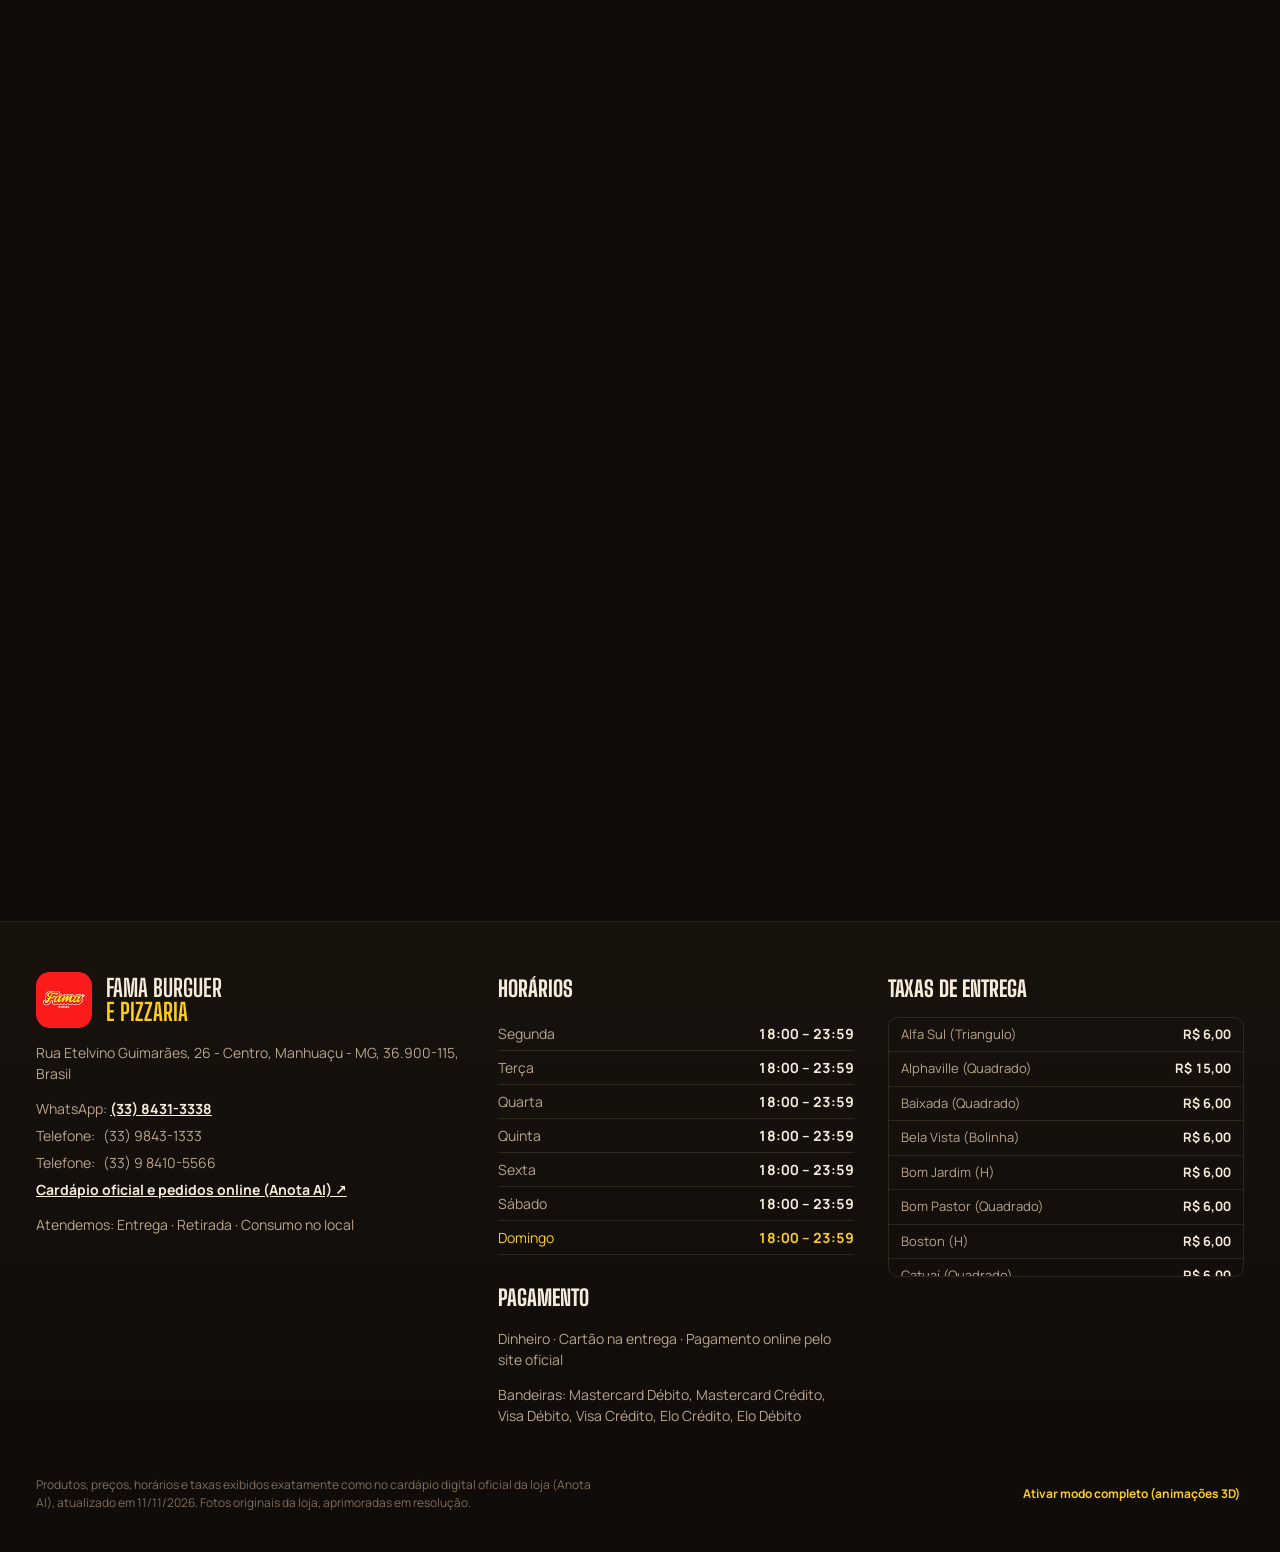
==== commit cacfd243: "Catálogo passa a ler do Supabase (etapas 1 a 3 do painel) - Estrutura do banco no Supabase: loja, ho" ====
--- a/index.html
+++ b/index.html
@@ -191,10 +191,18 @@
 
 <div class="toast" id="toast" role="status" aria-live="polite" hidden></div>
 
-<script src="data/menu.js"></script>
 <script src="assets/vendor/gsap.min.js"></script>
 <script src="assets/vendor/ScrollTrigger.min.js"></script>
 <script src="assets/vendor/lenis.min.js"></script>
+<script src="assets/js/fonte-dados.js"></script>
 <script src="assets/js/app.js"></script>
+<script>
+  /* busca o cardápio (Supabase ou cópia de reserva) e depois monta o site */
+  FamaDados.carregar(function (origem) {
+    document.documentElement.dataset.fonte = origem;
+    if (window.FAMA_DATA) window.iniciarFama();
+    else document.getElementById('loaderTxt').textContent = 'Não foi possível carregar o cardápio. Recarregue a página.';
+  });
+</script>
 </body>
 </html>
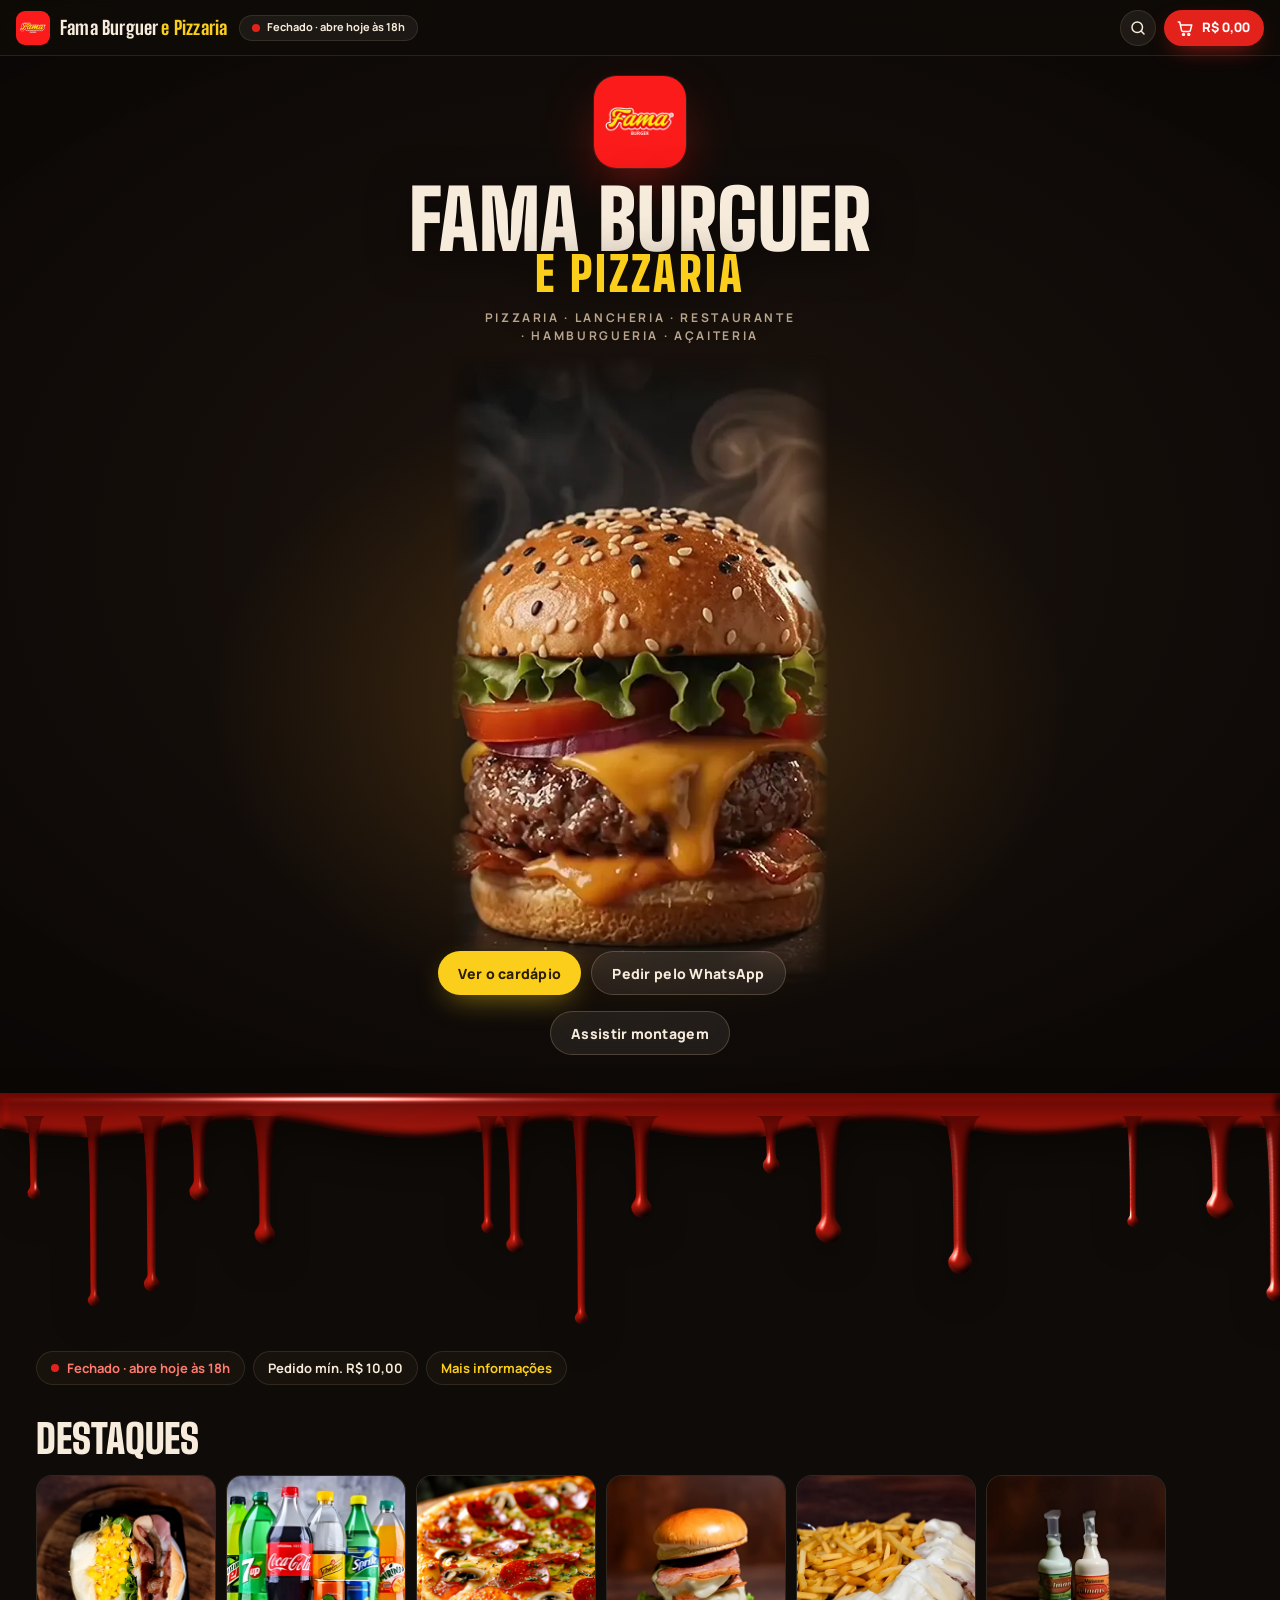
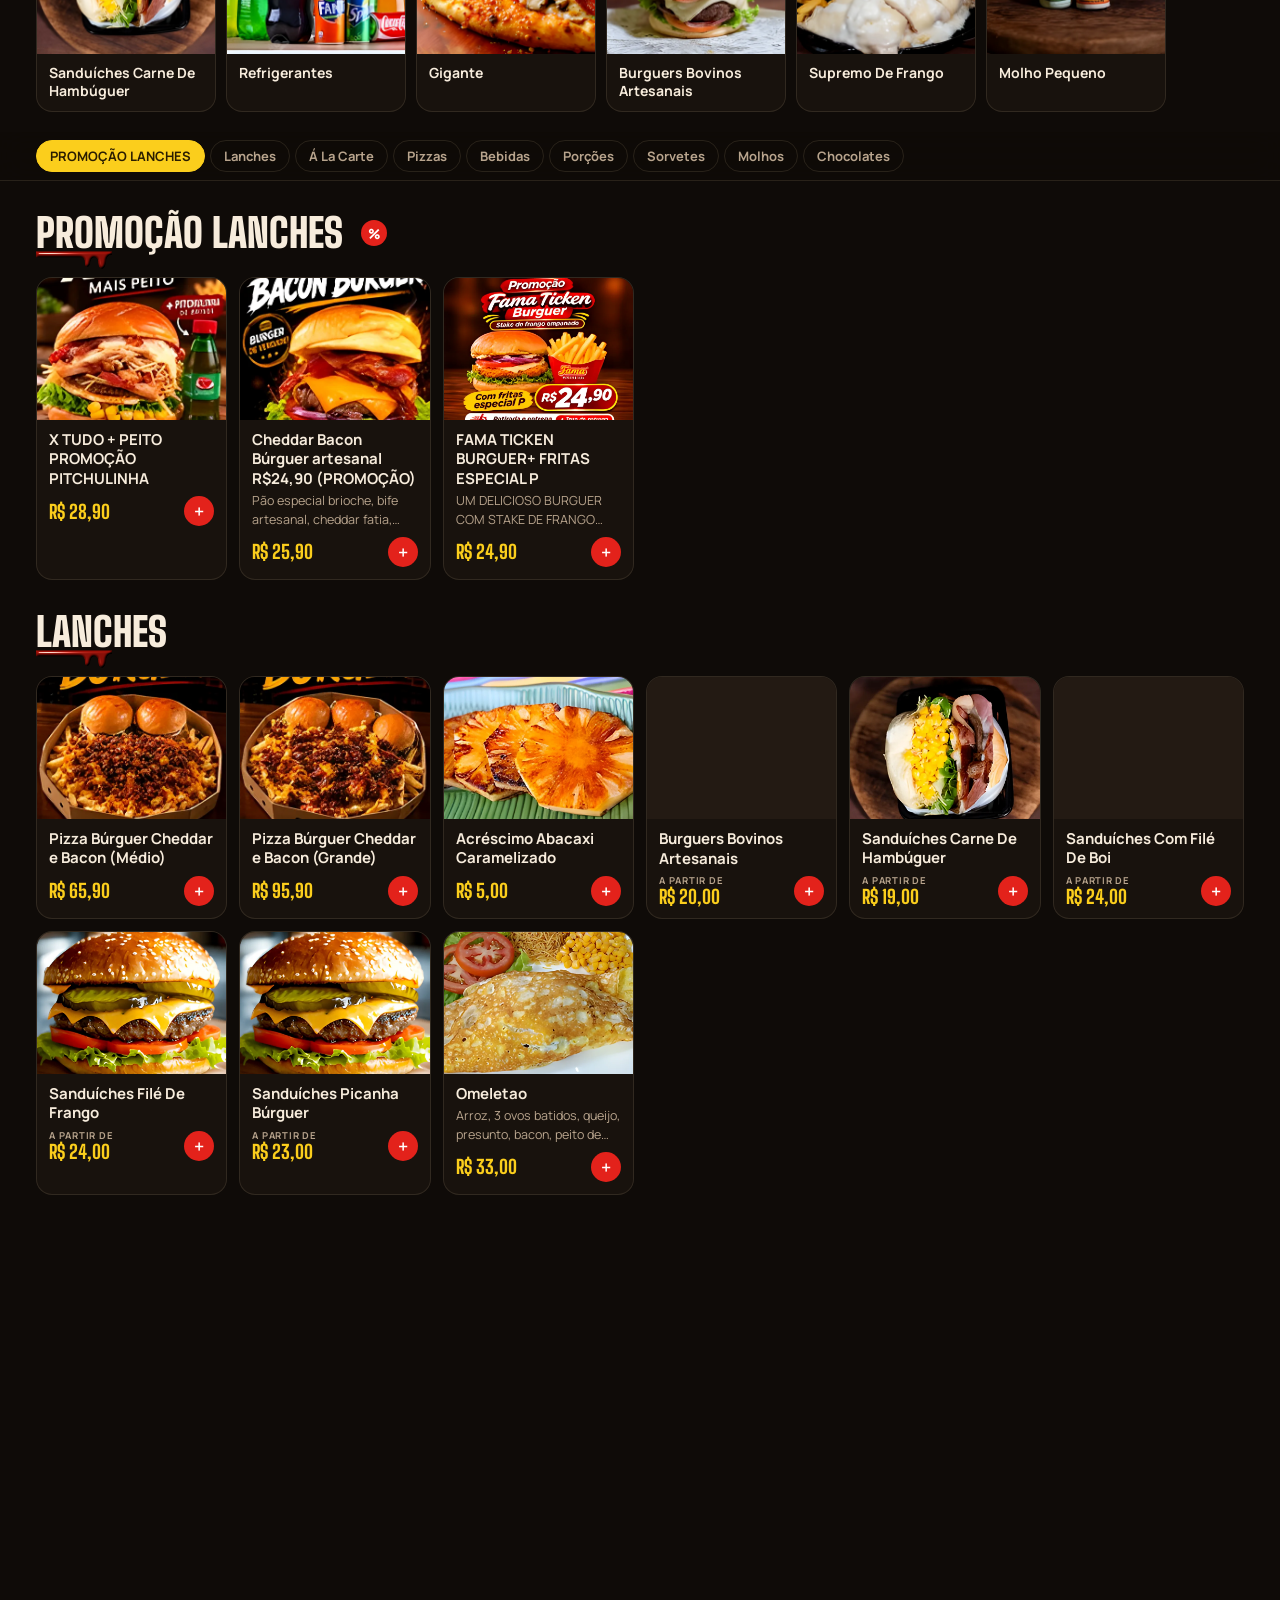
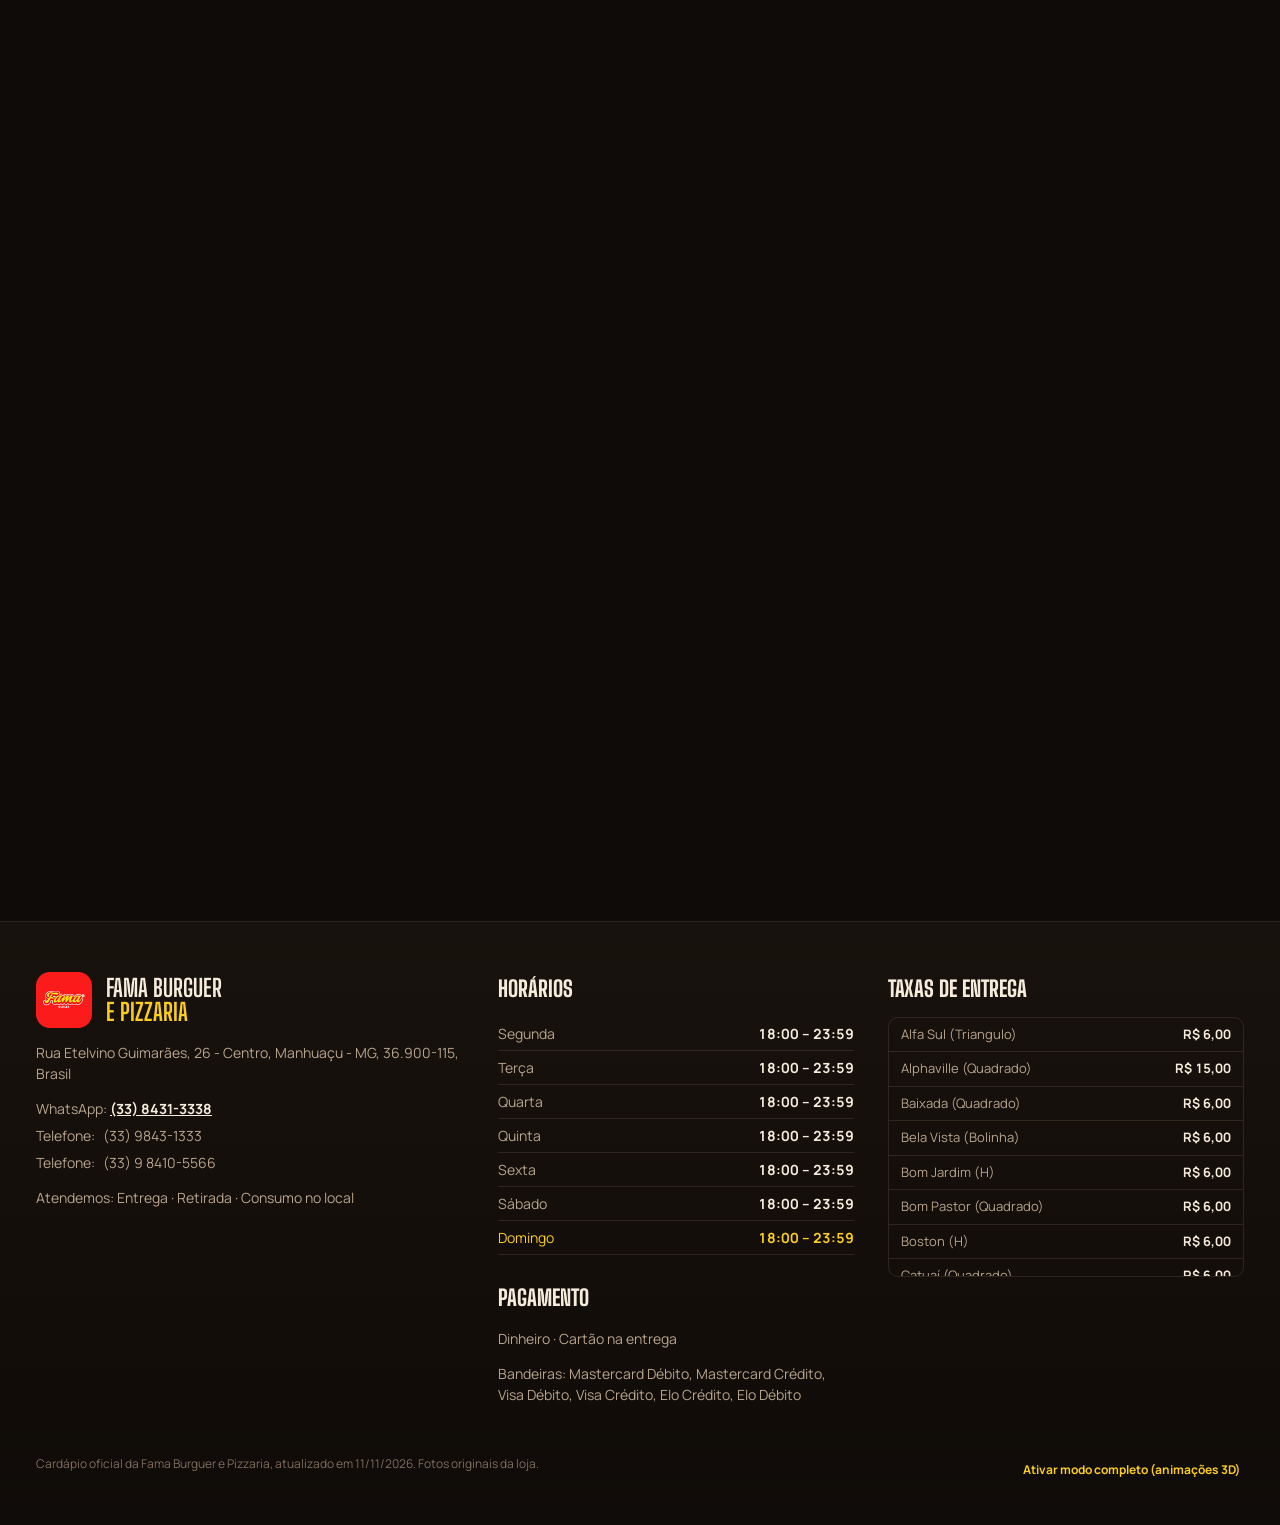
==== commit b7ac7fba: "Corrige site preso na tela "Acendendo a chapa" para quem já tinha visitado O navegador guardava por " ====
--- a/index.html
+++ b/index.html
@@ -13,7 +13,7 @@
 <link rel="preconnect" href="https://fonts.googleapis.com">
 <link rel="preconnect" href="https://fonts.gstatic.com" crossorigin>
 <link rel="stylesheet" href="https://fonts.googleapis.com/css2?family=Big+Shoulders+Display:wght@600;700;800;900&family=Manrope:wght@400;500;600;700;800&display=swap">
-<link rel="stylesheet" href="assets/css/fama.css">
+<link rel="stylesheet" href="assets/css/fama.css?v=20261114b">
 <link rel="preload" as="image" href="assets/hero/f001.webp">
 </head>
 <body class="is-intro">
@@ -194,15 +194,34 @@
 <script src="assets/vendor/gsap.min.js"></script>
 <script src="assets/vendor/ScrollTrigger.min.js"></script>
 <script src="assets/vendor/lenis.min.js"></script>
-<script src="assets/js/fonte-dados.js"></script>
-<script src="assets/js/app.js"></script>
+<script src="assets/js/fonte-dados.js?v=20261114b"></script>
+<script src="assets/js/app.js?v=20261114b"></script>
 <script>
   /* busca o cardápio (Supabase ou cópia de reserva) e depois monta o site */
-  FamaDados.carregar(function (origem) {
-    document.documentElement.dataset.fonte = origem;
-    if (window.FAMA_DATA) window.iniciarFama();
-    else document.getElementById('loaderTxt').textContent = 'Não foi possível carregar o cardápio. Recarregue a página.';
-  });
+  (function () {
+    var loader = document.getElementById('loader');
+    // se algo der errado, nunca deixa o cliente preso na tela do logo
+    function falhou() {
+      if (loader.classList.contains('is-done') || document.getElementById('loaderTxt').dataset.erro) return;
+      var t = document.getElementById('loaderTxt'); t.dataset.erro = '1';
+      t.innerHTML = 'Não foi possível abrir o cardápio.<br><button type="button" style="margin-top:14px;padding:10px 22px;border-radius:999px;border:0;background:#f5b82e;color:#1a0f08;font-weight:700;font-size:15px">Recarregar</button>';
+      t.querySelector('button').onclick = function () { location.replace(location.pathname + '?r=' + Date.now()); };
+    }
+    // demorou demais (internet muito lenta ou erro): mostra o cardápio se já estiver montado, senão oferece recarregar
+    setTimeout(function () {
+      if (loader.classList.contains('is-done')) return;
+      if (document.querySelector('#catalog .card, .card')) loader.classList.add('is-done'); else falhou();
+    }, 20000);
+    if (!window.FamaDados) return falhou();
+    FamaDados.carregar(function (origem) {
+      document.documentElement.dataset.fonte = origem;
+      if (!window.FAMA_DATA || typeof window.iniciarFama !== 'function') return falhou();
+      try { window.iniciarFama(); } catch (e) {
+        if (window.console) console.error(e);
+        if (document.querySelector('.card')) loader.classList.add('is-done'); else falhou();
+      }
+    });
+  })();
 </script>
 </body>
 </html>
--- a/assets/css/fama.css
+++ b/assets/css/fama.css
@@ -676,3 +676,20 @@
 body:not(.is-intro) .floaters.is-on { opacity: 1; }
 .floater { position: absolute; top: 0; left: 0; will-change: transform; filter: drop-shadow(0 18px 22px rgba(0, 0, 0, .55)); }
 .floater.is-far { filter: blur(1.4px) brightness(.8) drop-shadow(0 12px 16px rgba(0, 0, 0, .5)); }
+
+/* ================= Versão 4: campos do painel administrativo ================= */
+.price__old { display: inline-block; margin-right: 6px; font-size: .62em; color: var(--faint); text-decoration-thickness: 2px; }
+.tag--novo { background: var(--ok); color: #06261a; }
+.card__tags--inline { position: static; margin-bottom: 2px; }
+.card__chamada { margin: 0; font-size: 12px; font-weight: 700; color: var(--mustard); }
+.card.is-out .card__img img { filter: grayscale(.6) brightness(.75); }
+.pd__chamada { margin: -4px 0 0; color: var(--mustard); font-weight: 700; font-size: 14px; }
+.pd__bloco { display: grid; gap: 8px; border-top: 1px solid var(--line); padding-top: 14px; }
+.pd__bloco h3 { margin: 0; font-size: 15px; font-weight: 800; }
+.pd__chips { list-style: none; margin: 0; padding: 0; display: flex; flex-wrap: wrap; gap: 6px; }
+.pd__chips li { padding: 5px 12px; border-radius: 999px; background: var(--ink-3); border: 1px solid var(--line); font-size: 13px; font-weight: 600; }
+.pd__info { margin: 0; color: var(--muted); font-size: 14px; white-space: pre-line; }
+.pd__galeria { display: grid; grid-template-columns: repeat(auto-fill, minmax(72px, 1fr)); gap: 8px; }
+.pd__miniatura { padding: 0; border: 1px solid var(--line); border-radius: 12px; overflow: hidden; cursor: pointer; background: var(--ink-3); aspect-ratio: 1; }
+.pd__miniatura img { width: 100%; height: 100%; object-fit: cover; }
+.pd__video { width: 100%; max-height: 360px; border-radius: 14px; background: #000; }
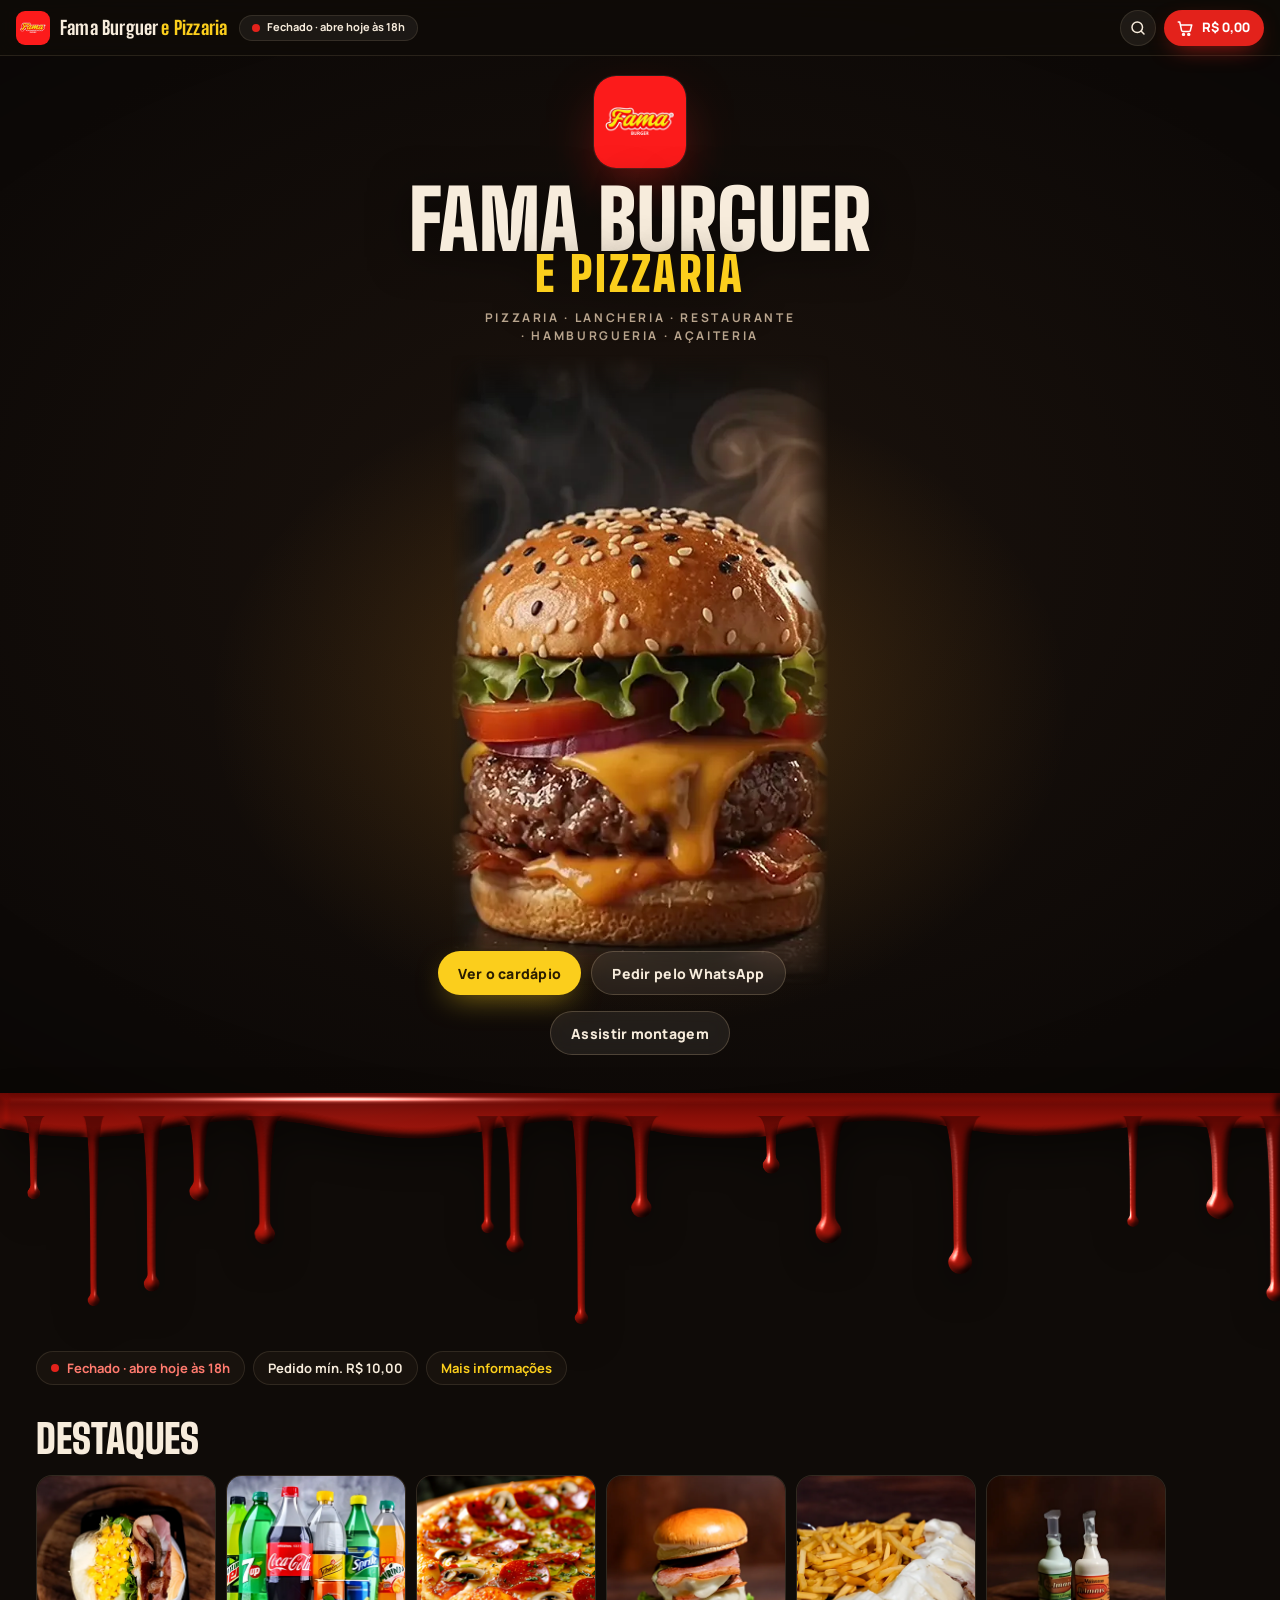
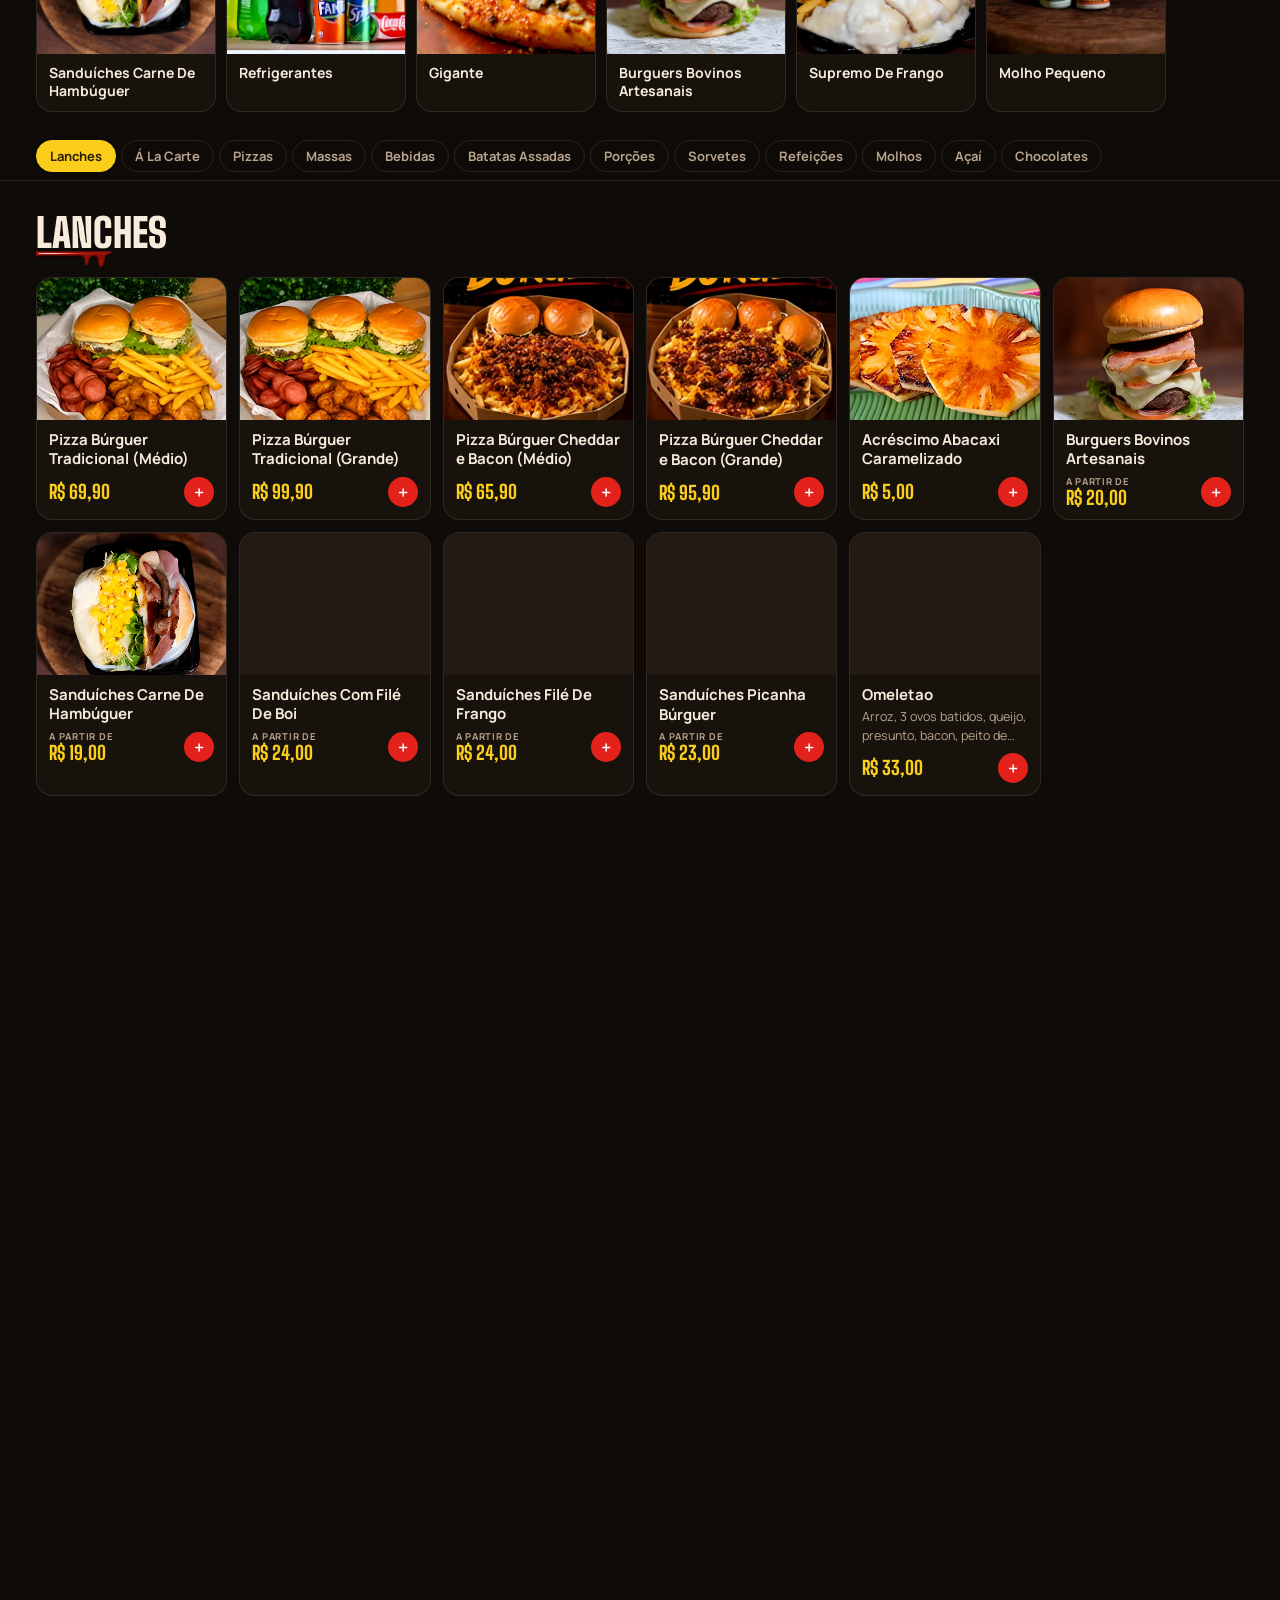
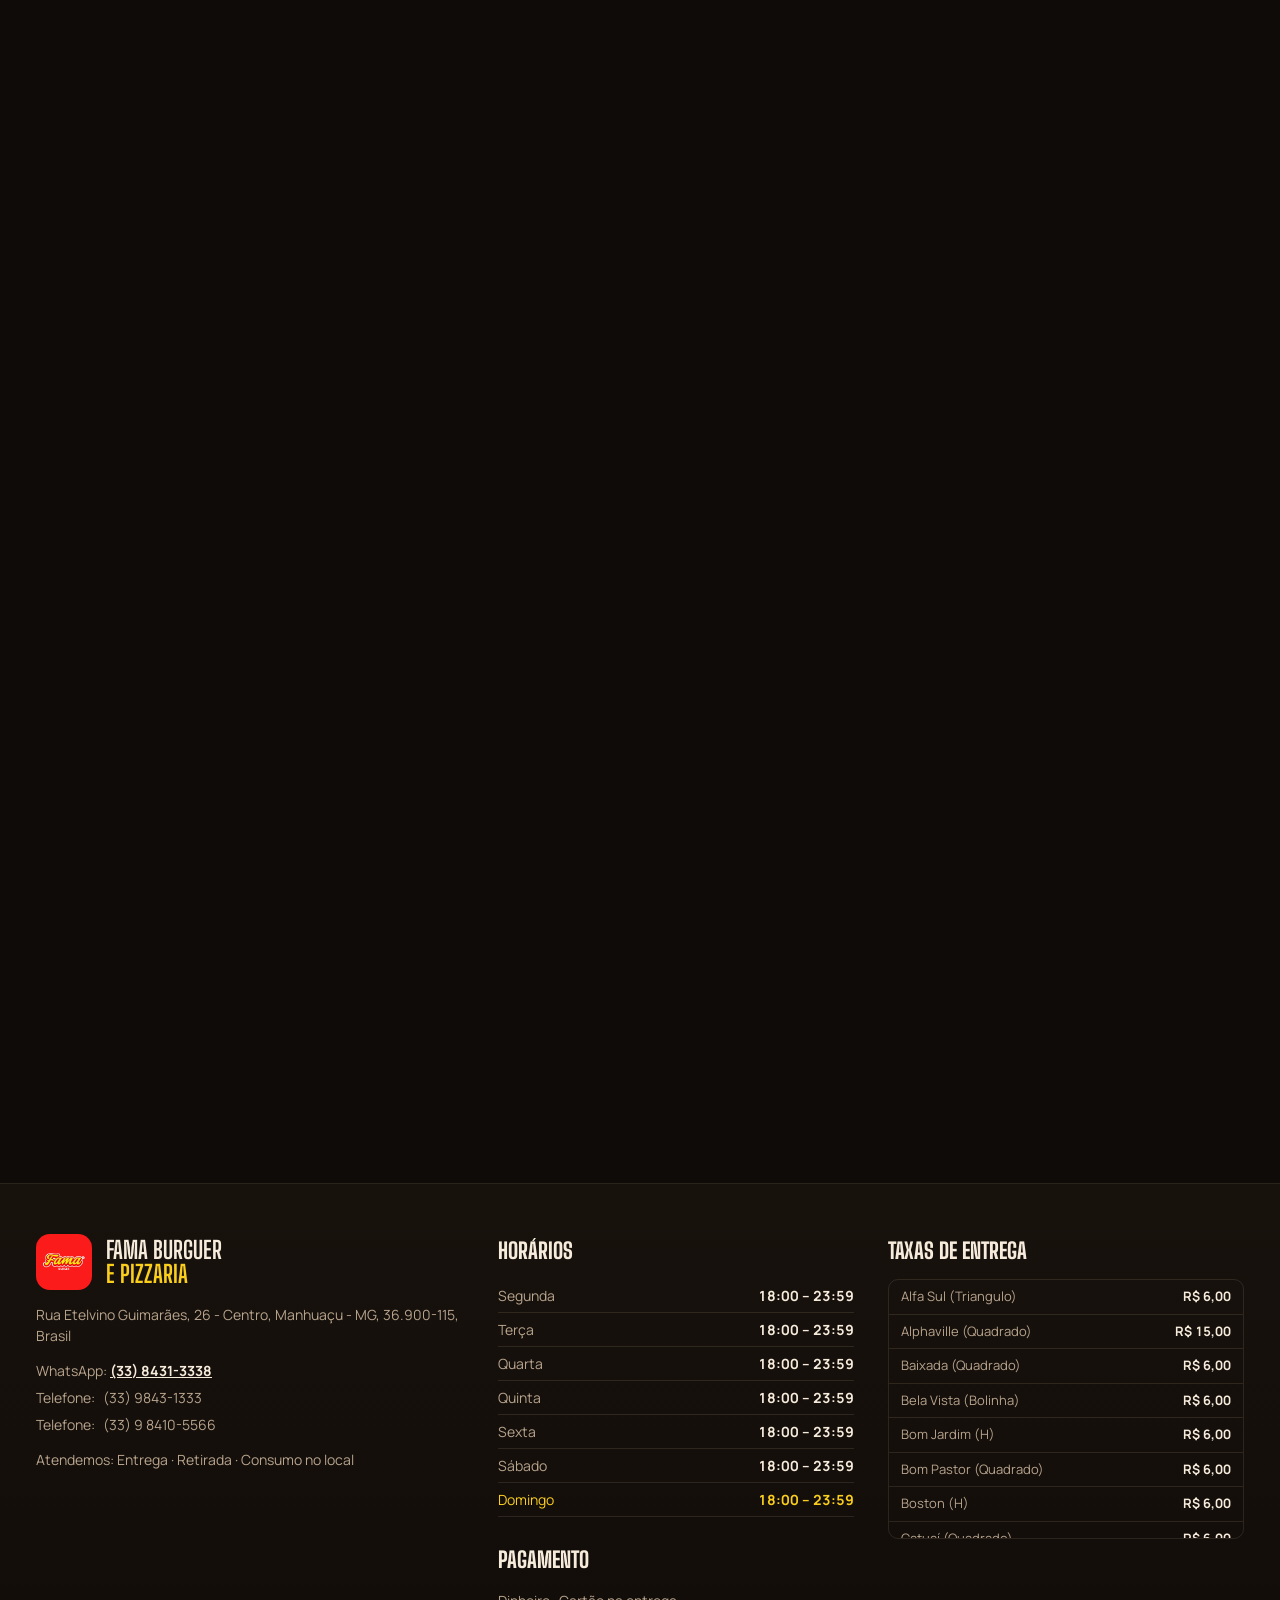
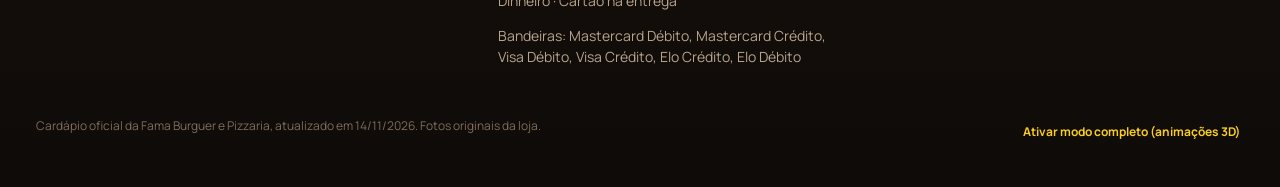
==== commit bde7f083: "Cupons de desconto (Black November) e cardápio atualizado - Banco: tabela cupons com segurança (visi" ====
--- a/index.html
+++ b/index.html
@@ -13,7 +13,7 @@
 <link rel="preconnect" href="https://fonts.googleapis.com">
 <link rel="preconnect" href="https://fonts.gstatic.com" crossorigin>
 <link rel="stylesheet" href="https://fonts.googleapis.com/css2?family=Big+Shoulders+Display:wght@600;700;800;900&family=Manrope:wght@400;500;600;700;800&display=swap">
-<link rel="stylesheet" href="assets/css/fama.css?v=20261114b">
+<link rel="stylesheet" href="assets/css/fama.css?v=20261114c">
 <link rel="preload" as="image" href="assets/hero/f001.webp">
 </head>
 <body class="is-intro">
@@ -129,6 +129,14 @@
     <div class="wrap"><div class="facts__row" id="facts"></div></div>
   </section>
 
+  <!-- ====== Cupons de desconto (cadastrados no painel) ====== -->
+  <section class="cupons" id="cuponsSec" aria-labelledby="cupTitle" hidden>
+    <div class="wrap">
+      <h2 class="sec-title" id="cupTitle">Cupons de desconto</h2>
+      <div class="cupons__row" id="cupons" data-lenis-prevent-touch></div>
+    </div>
+  </section>
+
   <!-- ====== Destaques ====== -->
   <section class="highlights" aria-labelledby="hlTitle">
     <div class="wrap">
@@ -194,8 +202,8 @@
 <script src="assets/vendor/gsap.min.js"></script>
 <script src="assets/vendor/ScrollTrigger.min.js"></script>
 <script src="assets/vendor/lenis.min.js"></script>
-<script src="assets/js/fonte-dados.js?v=20261114b"></script>
-<script src="assets/js/app.js?v=20261114b"></script>
+<script src="assets/js/fonte-dados.js?v=20261114c"></script>
+<script src="assets/js/app.js?v=20261114c"></script>
 <script>
   /* busca o cardápio (Supabase ou cópia de reserva) e depois monta o site */
   (function () {
--- a/assets/css/fama.css
+++ b/assets/css/fama.css
@@ -693,3 +693,33 @@
 .pd__miniatura { padding: 0; border: 1px solid var(--line); border-radius: 12px; overflow: hidden; cursor: pointer; background: var(--ink-3); aspect-ratio: 1; }
 .pd__miniatura img { width: 100%; height: 100%; object-fit: cover; }
 .pd__video { width: 100%; max-height: 360px; border-radius: 14px; background: #000; }
+
+/* ================= Versão 5: cupons de desconto ================= */
+.cupons { padding-block: 18px 6px; position: relative; z-index: 2; }
+.cupons__row { display: grid; grid-auto-flow: column; grid-auto-columns: minmax(196px, 236px); gap: 10px; overflow-x: auto; padding: 2px 2px 10px; scroll-snap-type: x mandatory; scrollbar-width: none; }
+.cupons__row::-webkit-scrollbar { display: none; }
+.cupom {
+  position: relative; scroll-snap-align: start; display: grid; gap: 6px; align-content: start;
+  padding: 12px 14px 12px 18px; border-radius: var(--r-md);
+  background: linear-gradient(135deg, #2a1608 0%, var(--ink-3) 70%); border: 1px dashed rgba(251, 206, 28, .45);
+}
+.cupom::before, .cupom::after { content: ""; position: absolute; left: -9px; width: 18px; height: 18px; border-radius: 50%; background: var(--ink); border: 1px dashed rgba(251, 206, 28, .45); clip-path: inset(0 0 0 50%); }
+.cupom::before { top: 18px; }
+.cupom::after { bottom: 18px; }
+.cupom.is-on { border-style: solid; border-color: var(--mustard); box-shadow: 0 0 0 1px var(--mustard) inset; }
+.cupom__valor { font-family: var(--display); font-weight: 900; text-transform: uppercase; font-size: 24px; line-height: 1; color: var(--mustard); }
+.cupom__valor small { font-size: 14px; color: var(--cream); letter-spacing: .02em; }
+.cupom__regra { margin: 0; font-size: 12px; line-height: 1.35; color: var(--cream); font-weight: 600; }
+.cupom__rodape { display: flex; flex-wrap: wrap; align-items: center; gap: 6px; font-size: 11px; color: var(--muted); }
+.cupom__codigo { padding: 2px 7px; border-radius: 6px; background: rgba(251, 206, 28, .14); color: var(--mustard); font-weight: 800; letter-spacing: .06em; font-size: 12px; }
+.cupom__btn { justify-self: start; height: 30px; padding: 0 14px; font-size: 12px; margin-top: 2px; }
+.totals .totals__desc { color: var(--ok); font-weight: 700; }
+.cupom-chips { display: flex; flex-wrap: wrap; gap: 8px; }
+.cupom-chips .chip { height: auto; min-height: 32px; padding: 6px 12px; text-align: left; }
+.cupom-campo { display: flex; gap: 8px; margin-top: 4px; }
+.cupom-campo input { flex: 1; min-width: 0; text-transform: uppercase; }
+.cupom-campo .btn { flex: none; height: auto; padding: 0 16px; }
+.cupom-sel { display: flex; justify-content: space-between; align-items: center; gap: 12px; padding: 12px 14px; border-radius: var(--r-sm); background: rgba(87, 201, 141, .1); border: 1px solid rgba(87, 201, 141, .45); font-size: 14px; }
+.cupom-sel.is-pend { background: rgba(242, 184, 75, .08); border-color: rgba(242, 184, 75, .4); }
+.cupom-sel strong { color: var(--mustard); letter-spacing: .04em; }
+.cupom-sel small { display: block; margin-top: 3px; color: var(--muted); font-size: 12px; }
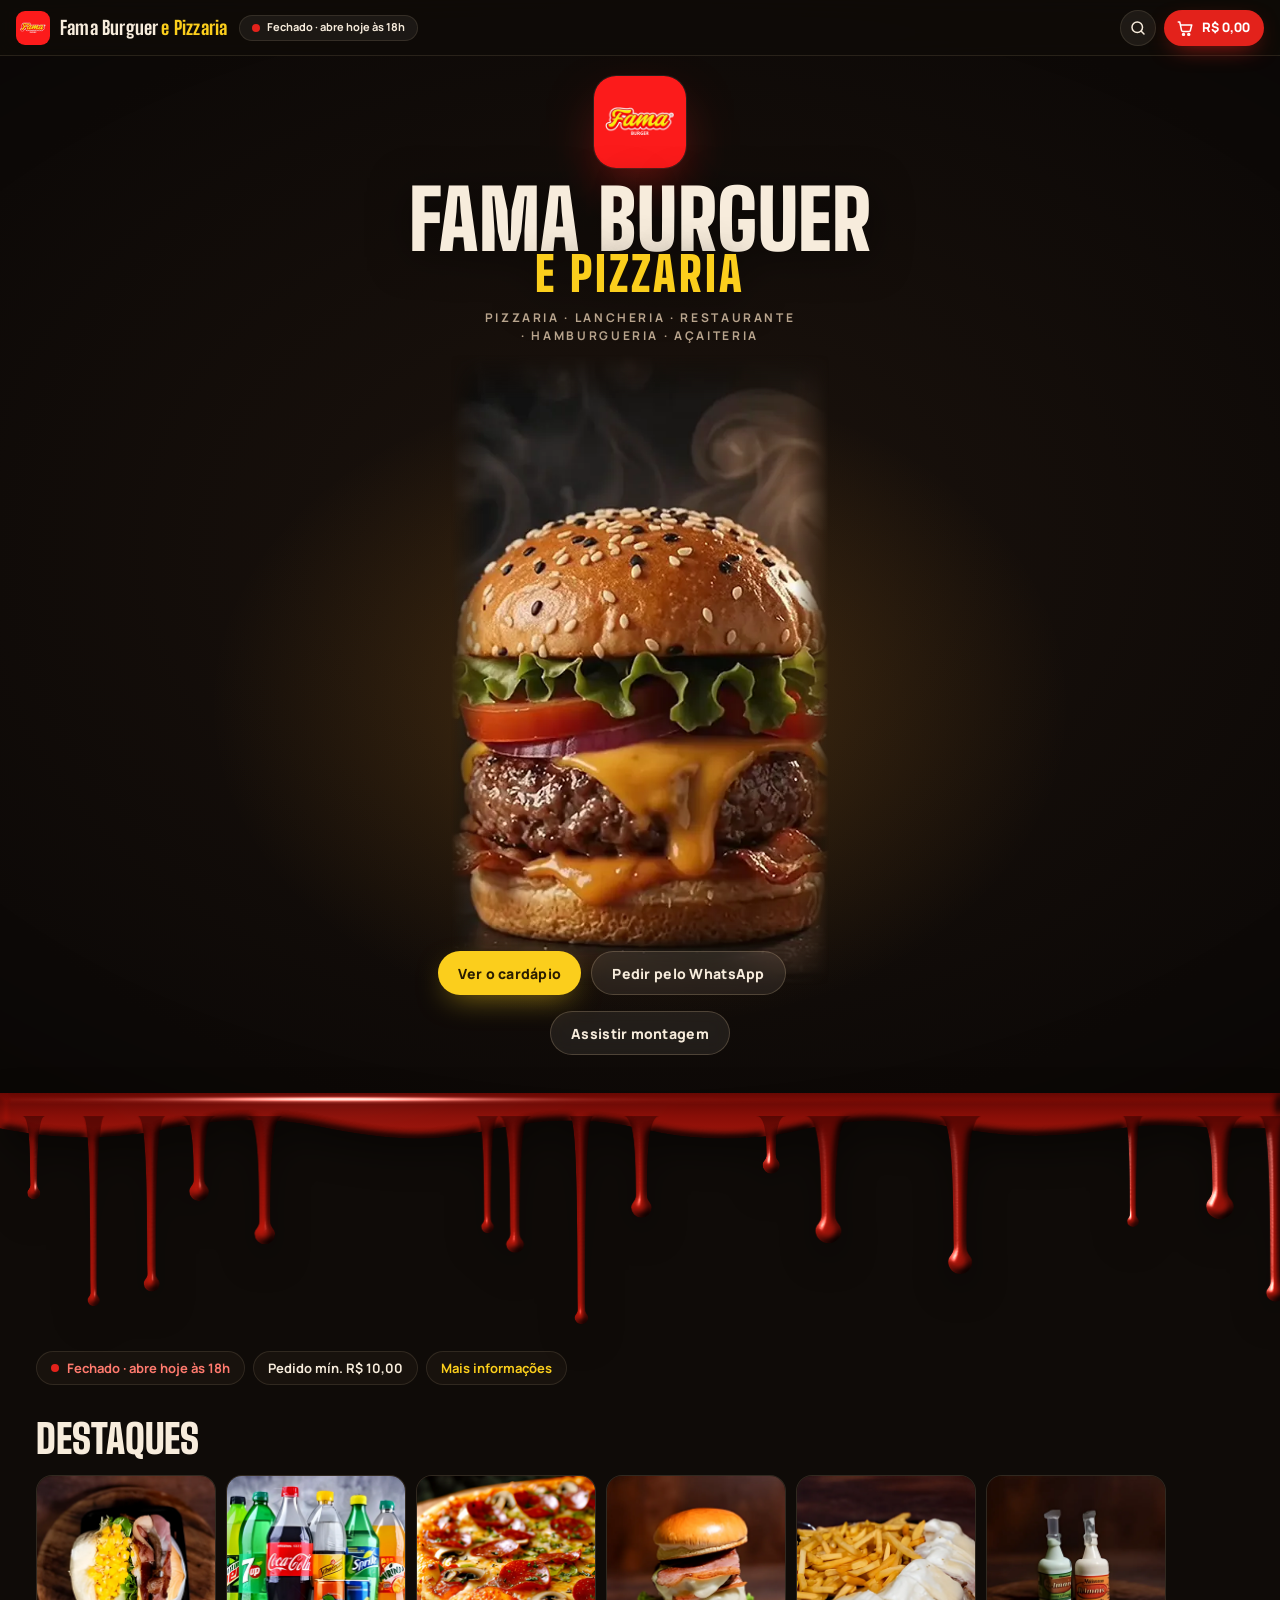
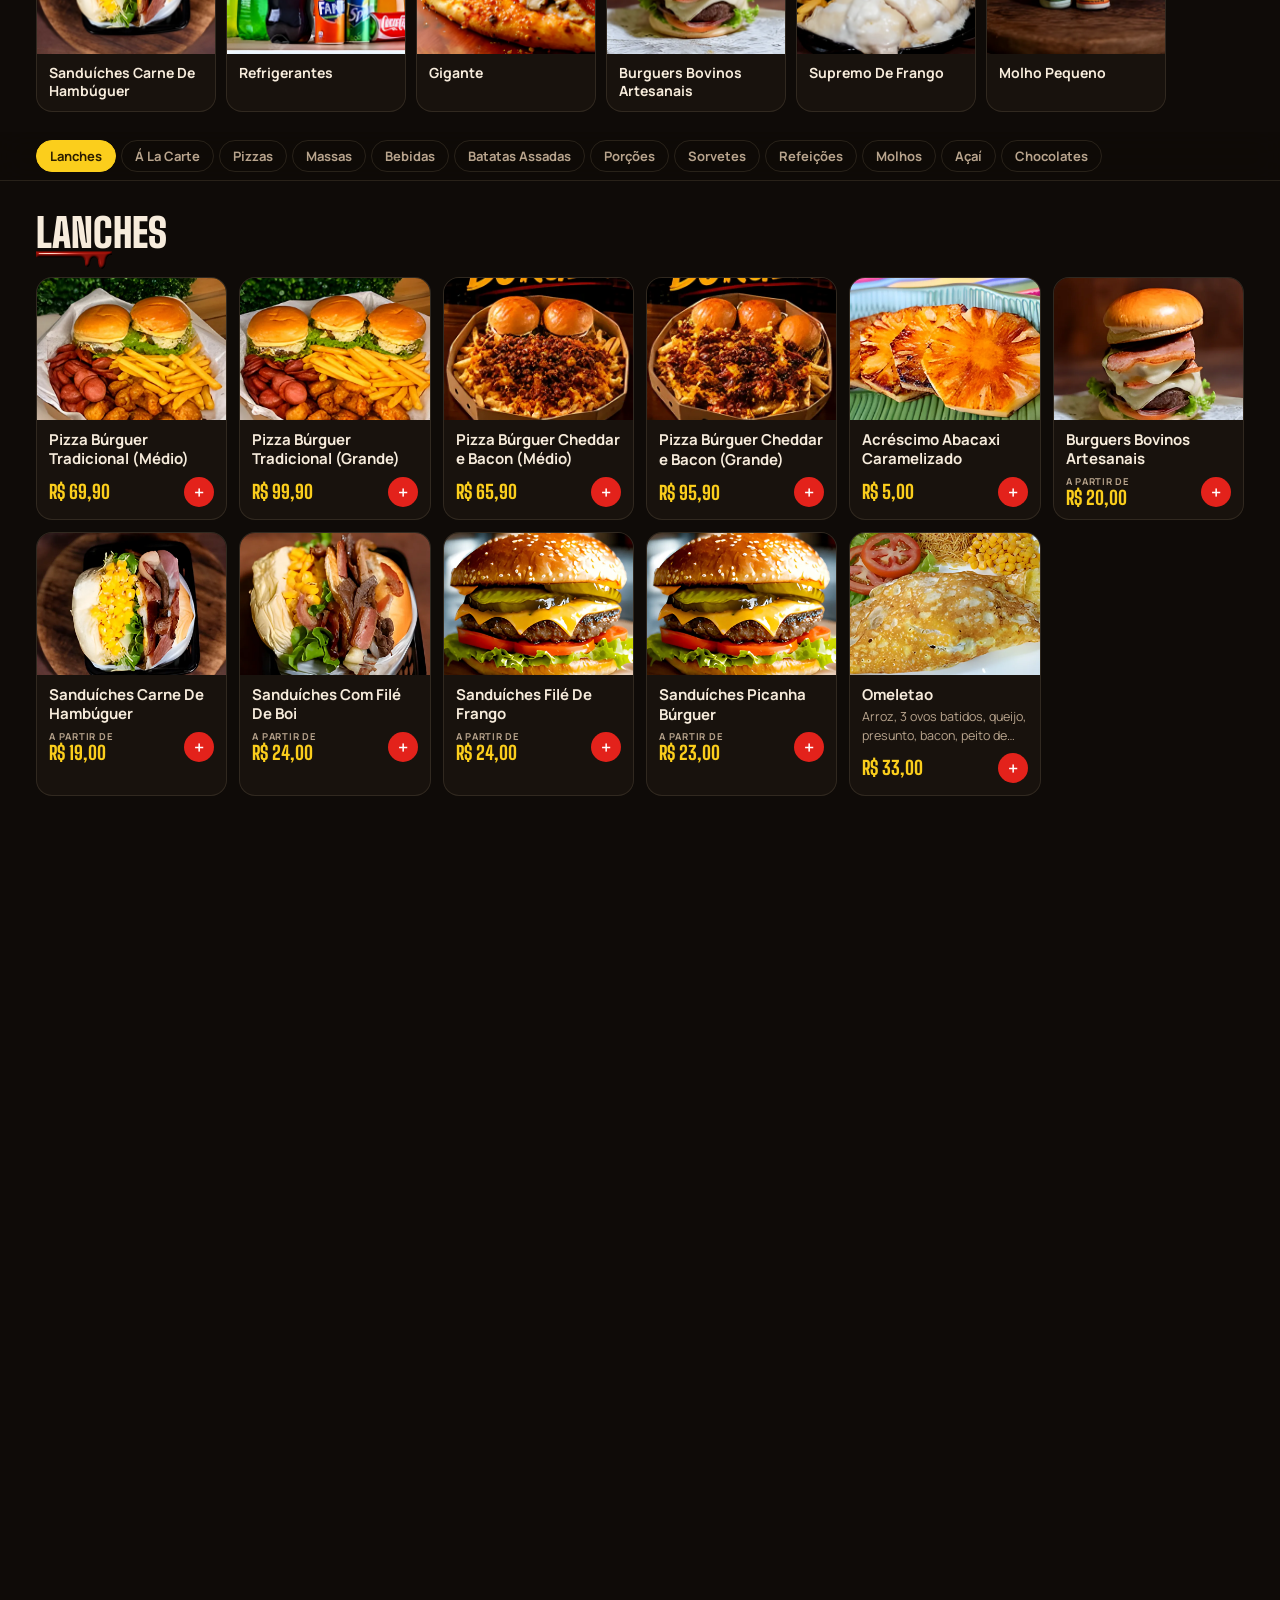
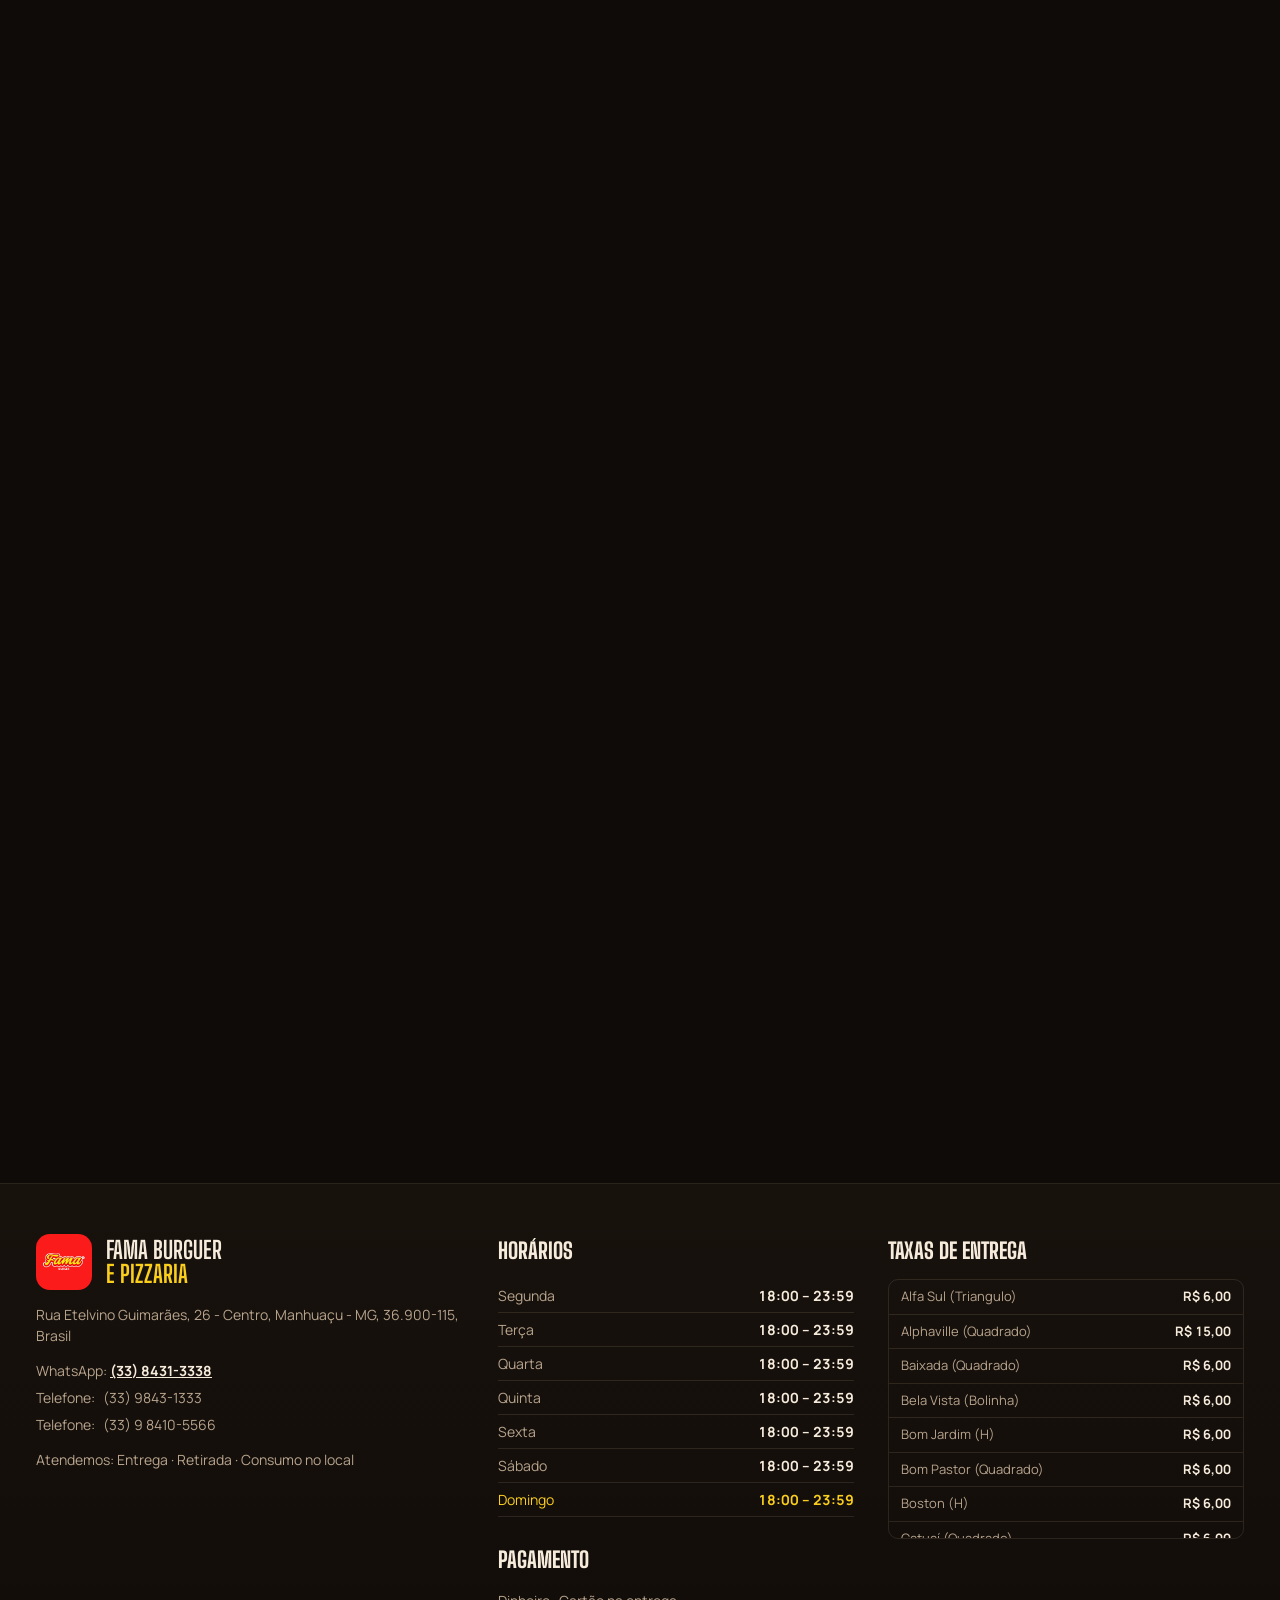
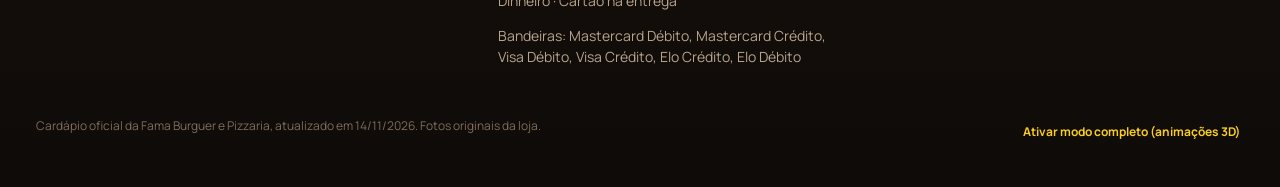
==== commit da2702d0: "Sistema completo: pedidos no delivery, mesa com QR Code, cozinha e gestão - Carrinho registra o pedi" ====
--- a/index.html
+++ b/index.html
@@ -14,6 +14,7 @@
 <link rel="preconnect" href="https://fonts.gstatic.com" crossorigin>
 <link rel="stylesheet" href="https://fonts.googleapis.com/css2?family=Big+Shoulders+Display:wght@600;700;800;900&family=Manrope:wght@400;500;600;700;800&display=swap">
 <link rel="stylesheet" href="assets/css/fama.css?v=20261114c">
+<link rel="stylesheet" href="assets/css/pedidos.css?v=20261120a">
 <link rel="preload" as="image" href="assets/hero/f001.webp">
 </head>
 <body class="is-intro">
@@ -37,6 +38,7 @@
     <button class="icon-btn icon-btn--round" id="openSearch" type="button" aria-label="Buscar no cardápio">
       <svg viewBox="0 0 24 24" aria-hidden="true"><circle cx="11" cy="11" r="7"/><path d="m20 20-3.6-3.6"/></svg>
     </button>
+    <button class="icon-btn trk-btn" id="trackBtn" type="button" hidden>Meus pedidos <b id="trackN" hidden></b></button>
     <button class="cart-btn" id="openCart" type="button" aria-label="Abrir carrinho">
       <svg viewBox="0 0 24 24" aria-hidden="true"><path d="M3 4h2l2.4 11.2a2 2 0 0 0 2 1.6h7.7a2 2 0 0 0 2-1.5L21 8H6.2"/><circle cx="10" cy="20.5" r="1.3"/><circle cx="17" cy="20.5" r="1.3"/></svg>
       <span class="cart-btn__total" id="cartBtnTotal">R$ 0,00</span>
@@ -44,6 +46,8 @@
     </button>
   </div>
 </header>
+
+<div class="mesa-banner" id="mesaBanner" hidden>Você está na <b></b> · o pedido vai direto para a cozinha</div>
 
 <canvas id="fx" class="fx" aria-hidden="true"></canvas>
 <div class="floaters" id="floaters" aria-hidden="true"></div>
@@ -184,6 +188,18 @@
   </aside>
 </div>
 
+<!-- ====== Meus pedidos (acompanhamento) ====== -->
+<div class="drawer" id="trackDrawer" role="dialog" aria-modal="true" aria-labelledby="trackTitle" hidden>
+  <div class="sheet__scrim" data-close></div>
+  <aside class="drawer__panel" data-lenis-prevent>
+    <div class="drawer__head">
+      <h2 id="trackTitle">Meus pedidos</h2>
+      <button class="sheet__close sheet__close--static" type="button" data-close aria-label="Fechar">×</button>
+    </div>
+    <div class="drawer__body" id="trackBody"></div>
+  </aside>
+</div>
+
 <!-- ====== Busca ====== -->
 <div class="search" id="searchLayer" role="dialog" aria-modal="true" aria-label="Buscar no cardápio" hidden>
   <div class="sheet__scrim" data-close></div>
@@ -203,7 +219,8 @@
 <script src="assets/vendor/ScrollTrigger.min.js"></script>
 <script src="assets/vendor/lenis.min.js"></script>
 <script src="assets/js/fonte-dados.js?v=20261114c"></script>
-<script src="assets/js/app.js?v=20261114c"></script>
+<script src="assets/js/pedidos.js?v=20261120a"></script>
+<script src="assets/js/app.js?v=20261120a"></script>
 <script>
   /* busca o cardápio (Supabase ou cópia de reserva) e depois monta o site */
   (function () {
--- a/assets/css/pedidos.css
+++ b/assets/css/pedidos.css
@@ -0,0 +1,36 @@
+/* ================= Sistema de pedidos: confirmação, acompanhamento e mesa ================= */
+.trk-btn { position: relative; display: inline-flex; align-items: center; gap: 6px; border-color: rgba(87, 201, 141, .45); color: #bff0d3; }
+.trk-btn b { min-width: 18px; height: 18px; padding: 0 5px; border-radius: 9px; display: grid; place-items: center; background: var(--ok); color: #062615; font-size: 11px; }
+@media (max-width: 560px) { .trk-btn { padding: 0 10px; font-size: 11px; } .topbar__name { display: none; } }
+
+.done { text-align: center; display: grid; gap: 12px; justify-items: center; padding: 20px 4px; }
+.done__badge { width: 64px; height: 64px; border-radius: 50%; display: grid; place-items: center; font-size: 32px; font-weight: 900; color: #062615; background: var(--ok); box-shadow: 0 0 0 8px rgba(87, 201, 141, .15); }
+.done h3 { margin: 4px 0 0; font-family: var(--display); font-size: 30px; text-transform: uppercase; font-weight: 900; line-height: 1; }
+.done p { margin: 0; color: var(--muted); }
+.done p b { color: var(--cream); }
+.done__total { font-weight: 800; color: var(--mustard) !important; font-size: 18px; }
+.done .btn { width: 100%; }
+
+.trk { border: 1px solid var(--line); border-radius: var(--r-md); background: var(--ink-2); padding: 14px 16px; display: grid; gap: 8px; }
+.trk header { display: flex; justify-content: space-between; align-items: baseline; gap: 10px; }
+.trk header b { font-size: 16px; }
+.trk header span { color: var(--muted); font-size: 12px; }
+.trk__st { margin: 0; font-family: var(--display); font-size: 24px; font-weight: 800; text-transform: uppercase; color: var(--mustard); line-height: 1.05; }
+.trk.is-cancel .trk__st { color: var(--ketchup); }
+.trk__bar { list-style: none; margin: 2px 0; padding: 0; display: grid; grid-template-columns: repeat(4, 1fr); gap: 4px; }
+.trk__bar li { font-size: 10.5px; color: var(--faint); padding-top: 8px; border-top: 4px solid var(--ink-4); text-align: center; }
+.trk__bar li.ok { color: var(--cream); border-color: var(--ok); }
+.trk__bar li.now { font-weight: 800; }
+.trk__prev { margin: 0; font-size: 12.5px; color: var(--muted); }
+.trk ul { margin: 0; padding-left: 18px; color: var(--muted); font-size: 13px; }
+.trk footer { font-weight: 800; font-size: 13px; }
+
+.mesa-banner { position: fixed; left: 0; right: 0; top: calc(var(--bar-h) + var(--top)); z-index: 45; margin: 0; padding: 9px 16px; text-align: center; font-size: 13px; font-weight: 700; background: var(--mustard); color: var(--mustard-ink); }
+.mesa-tag { margin: 0; padding: 10px 14px; border-radius: var(--r-sm); background: rgba(251, 206, 28, .12); border: 1px solid rgba(251, 206, 28, .35); color: var(--mustard); font-weight: 800; text-align: center; }
+.is-mesa .hero, .is-mesa .sauce, .is-mesa #skipIntro, .is-mesa #cuponsSec, .is-mesa .floaters, .is-mesa #toggleLite { display: none !important; }
+.is-mesa main { padding-top: calc(var(--bar-h) + var(--top) + 46px); }
+.is-mesa .catnav { top: calc(var(--bar-h) + var(--top) + 38px); }
+.mesa-erro { position: fixed; inset: 0; z-index: 200; display: grid; place-items: center; padding: 24px; text-align: center; background: var(--ink); }
+.mesa-erro div { max-width: 360px; display: grid; gap: 14px; justify-items: center; }
+.mesa-erro h1 { margin: 0; font-family: var(--display); font-size: 34px; text-transform: uppercase; }
+.mesa-erro p { margin: 0; color: var(--muted); }
